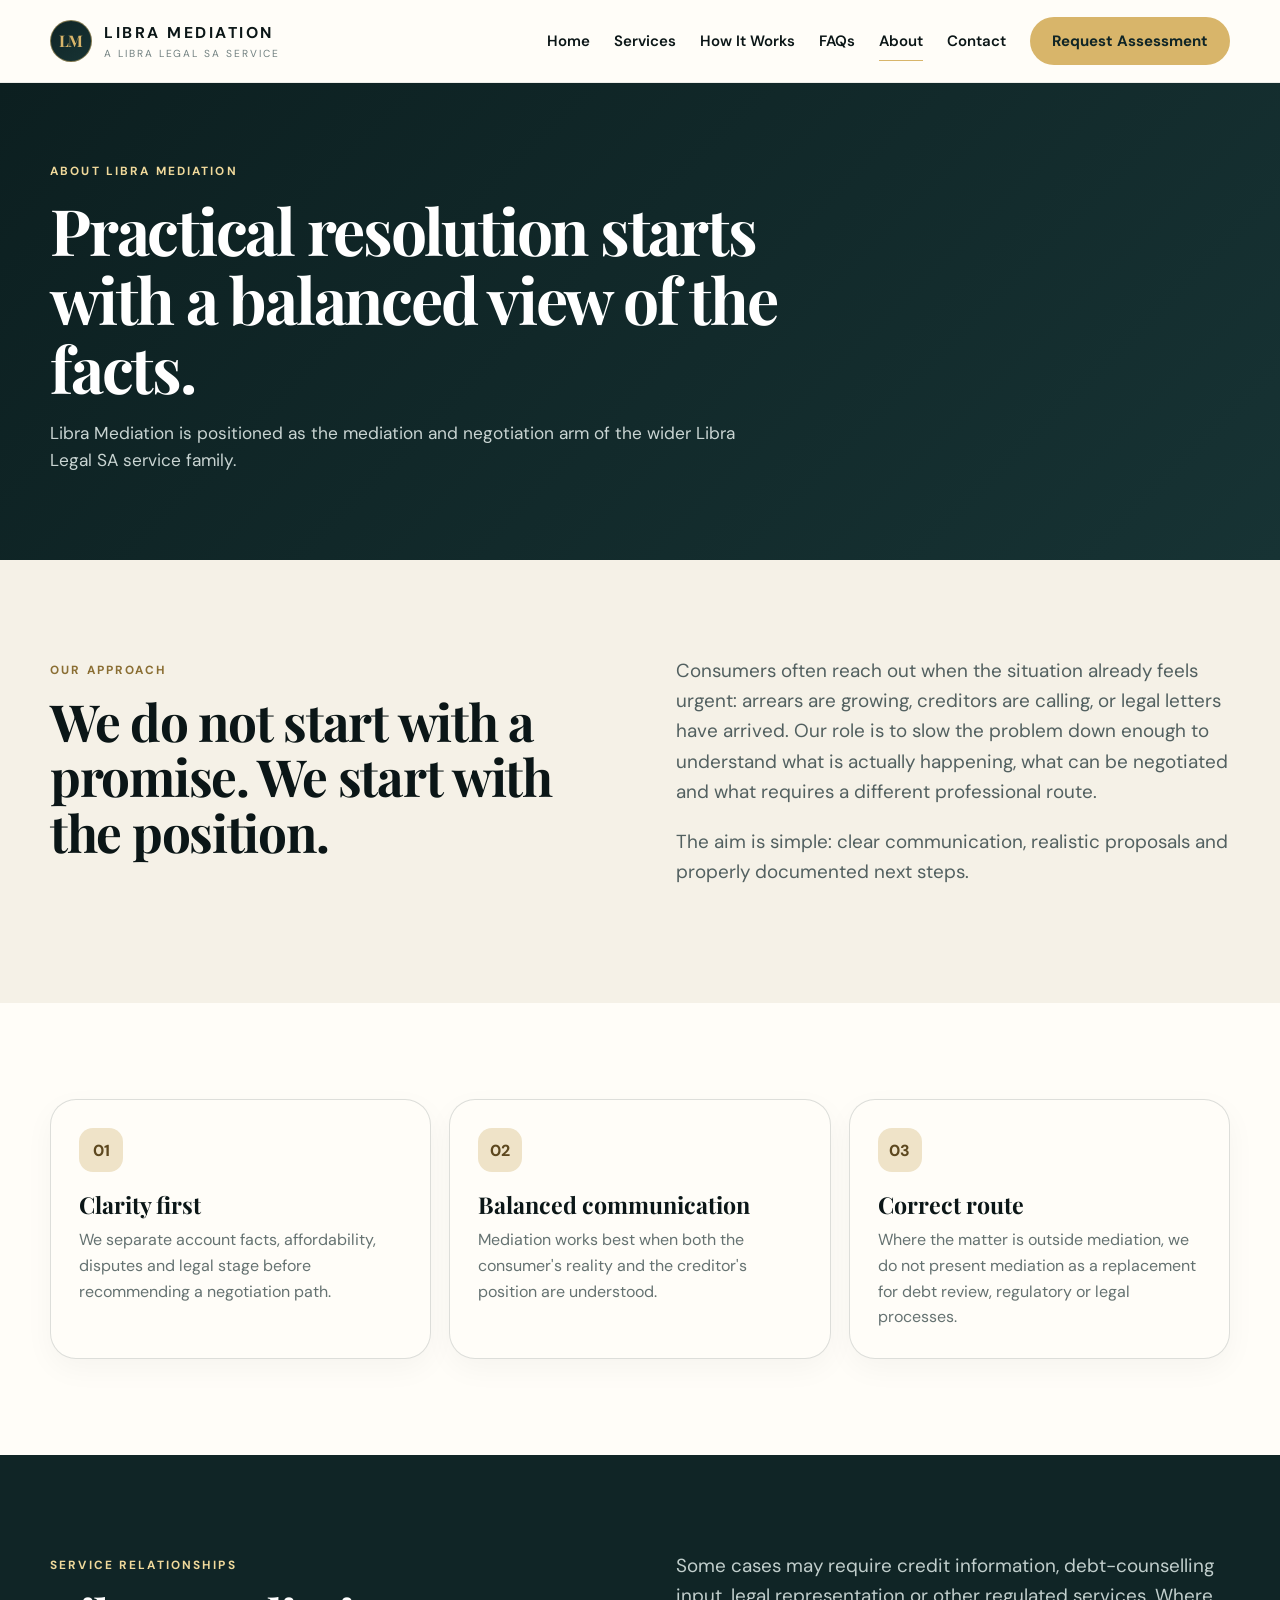
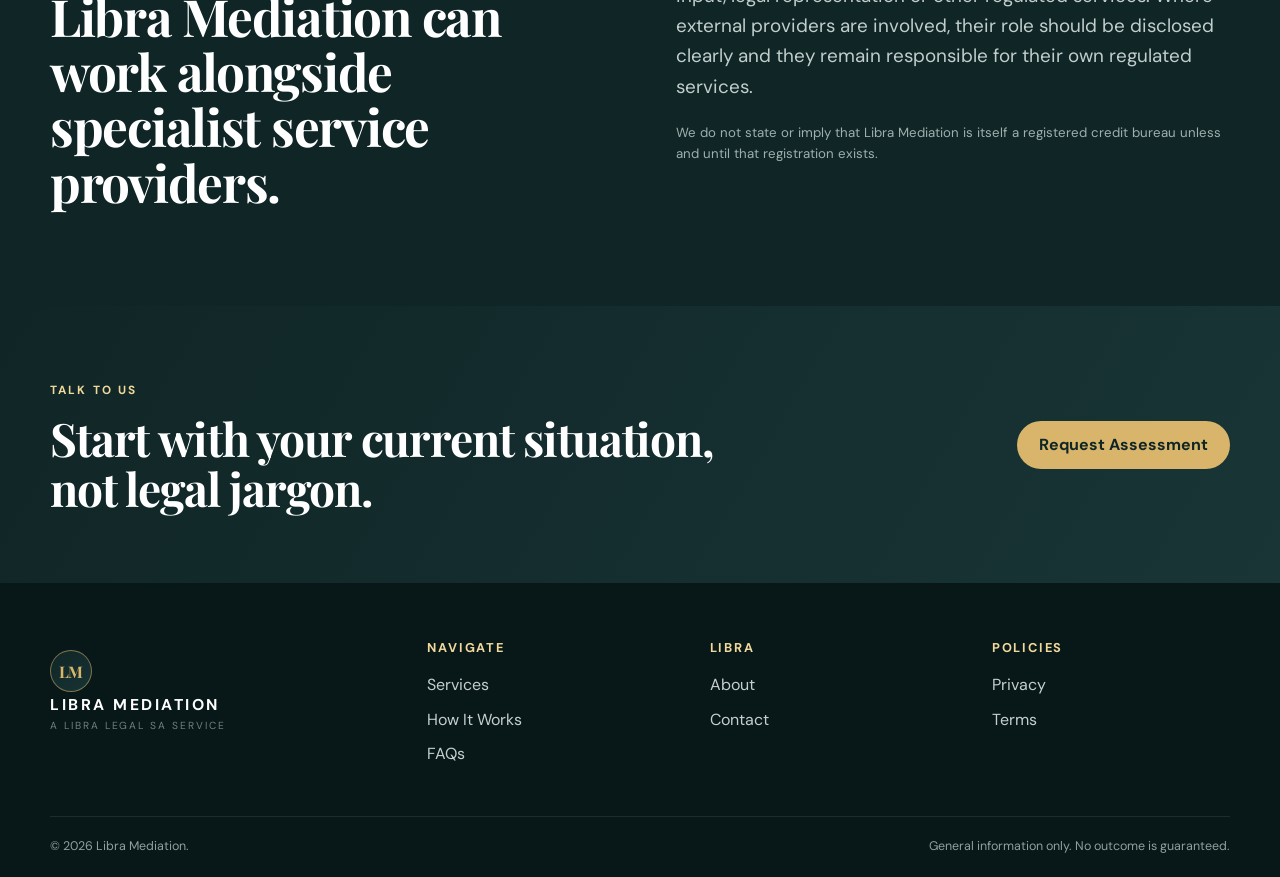
==== about.html @ 29552c83 "Create Libra Mediation about page" ====
<!doctype html><html lang="en"><head><meta charset="utf-8"><meta name="viewport" content="width=device-width,initial-scale=1"><title>About | Libra Mediation</title><meta name="description" content="About Libra Mediation, a Libra Legal SA service focused on structured debt mediation and creditor negotiation."><link rel="stylesheet" href="/assets/styles.css"></head><body>
<header class="site-header"><div class="shell nav-row"><a class="brand" href="/"><span class="brand-mark">LM</span><span class="brand-copy"><strong>LIBRA MEDIATION</strong><small>A LIBRA LEGAL SA SERVICE</small></span></a><button class="menu-button" aria-label="Toggle navigation" aria-expanded="false"><span></span><span></span><span></span></button><nav class="nav-links"><a href="/">Home</a><a href="/services">Services</a><a href="/how-it-works">How It Works</a><a href="/faq">FAQs</a><a class="active" href="/about">About</a><a href="/contact">Contact</a><a class="button button-gold" href="/contact">Request Assessment</a></nav></div></header>
<main><section class="page-hero"><div class="shell"><span class="eyebrow light">About Libra Mediation</span><h1>Practical resolution starts with a balanced view of the facts.</h1><p>Libra Mediation is positioned as the mediation and negotiation arm of the wider Libra Legal SA service family.</p></div></section>
<section class="section ivory"><div class="shell split"><div><span class="eyebrow">Our approach</span><h2>We do not start with a promise. We start with the position.</h2></div><div><p class="big-copy">Consumers often reach out when the situation already feels urgent: arrears are growing, creditors are calling, or legal letters have arrived. Our role is to slow the problem down enough to understand what is actually happening, what can be negotiated and what requires a different professional route.</p><p class="big-copy">The aim is simple: clear communication, realistic proposals and properly documented next steps.</p></div></div></section>
<section class="section"><div class="shell cards"><article class="card"><div class="icon">01</div><h3>Clarity first</h3><p>We separate account facts, affordability, disputes and legal stage before recommending a negotiation path.</p></article><article class="card"><div class="icon">02</div><h3>Balanced communication</h3><p>Mediation works best when both the consumer's reality and the creditor's position are understood.</p></article><article class="card"><div class="icon">03</div><h3>Correct route</h3><p>Where the matter is outside mediation, we do not present mediation as a replacement for debt review, regulatory or legal processes.</p></article></div></section>
<section class="section deep"><div class="shell split"><div><span class="eyebrow light">Service relationships</span><h2>Libra Mediation can work alongside specialist service providers.</h2></div><div><p class="big-copy" style="color:#c1cecc">Some cases may require credit information, debt-counselling input, legal representation or other regulated services. Where external providers are involved, their role should be disclosed clearly and they remain responsible for their own regulated services.</p><p class="small-note" style="color:#9eb0ad">We do not state or imply that Libra Mediation is itself a registered credit bureau unless and until that registration exists.</p></div></div></section>
<section class="cta-band"><div class="shell cta-grid"><div><span class="eyebrow light">Talk to us</span><h2>Start with your current situation, not legal jargon.</h2></div><div class="cta-actions"><a class="button button-gold" href="/contact">Request Assessment</a></div></div></section></main>
<footer class="site-footer"><div class="shell footer-grid"><div><a class="brand" href="/"><span class="brand-mark">LM</span><span class="brand-copy"><strong>LIBRA MEDIATION</strong><small>A LIBRA LEGAL SA SERVICE</small></span></a></div><div><h3>Navigate</h3><a href="/services">Services</a><a href="/how-it-works">How It Works</a><a href="/faq">FAQs</a></div><div><h3>Libra</h3><a href="/about">About</a><a href="/contact">Contact</a></div><div><h3>Policies</h3><a href="/privacy">Privacy</a><a href="/terms">Terms</a></div></div><div class="shell footer-bottom"><p>© <span data-year></span> Libra Mediation.</p><p>General information only. No outcome is guaranteed.</p></div></footer><script src="/assets/site.js"></script></body></html>
---- assets/styles.css ----
@import url('https://fonts.googleapis.com/css2?family=DM+Sans:wght@400;500;600;700&family=Playfair+Display:ital,wght@0,600;0,700;1,600&display=swap');

:root{
  --ink:#0b1617;--deep:#102526;--deep-2:#173334;--gold:#d8b56a;--gold-2:#f0d99b;
  --ivory:#f5f1e7;--paper:#fffdf8;--muted:#647273;--line:rgba(16,37,38,.14);
  --white:#fff;--shadow:0 24px 70px rgba(4,20,21,.14);--radius:26px;--radius-sm:16px;
}
*{box-sizing:border-box}html{scroll-behavior:smooth}body{margin:0;font-family:"DM Sans",Arial,sans-serif;color:var(--ink);background:var(--paper);line-height:1.6}
a{color:inherit;text-decoration:none}img,svg{max-width:100%}.shell{width:min(1180px,calc(100% - 42px));margin:auto}
.utility{background:#081718;color:#c9d3d1;font-size:.84rem}.utility .shell{display:flex;justify-content:space-between;gap:20px;padding:9px 0}
.site-header{position:sticky;top:0;z-index:50;background:rgba(255,253,248,.94);backdrop-filter:blur(14px);border-bottom:1px solid rgba(16,37,38,.08)}
.nav-row{min-height:82px;display:flex;align-items:center;justify-content:space-between;gap:24px}.brand{display:flex;align-items:center;gap:12px}
.brand-mark{width:42px;height:42px;border:1px solid rgba(216,181,106,.55);border-radius:50%;display:grid;place-items:center;background:linear-gradient(145deg,#102526,#173334);color:var(--gold);font-family:"Playfair Display",serif;font-weight:700;letter-spacing:-.06em}
.brand-copy strong{display:block;letter-spacing:.16em;font-size:.98rem}.brand-copy small{display:block;color:#718080;font-size:.64rem;letter-spacing:.19em;margin-top:1px}
.nav-links{display:flex;align-items:center;gap:24px;font-size:.94rem;font-weight:600}.nav-links a{position:relative}.nav-links>a:not(.button):after{content:"";position:absolute;left:0;bottom:-8px;width:0;height:1px;background:var(--gold);transition:.2s}.nav-links>a:hover:after,.nav-links>a.active:after{width:100%}
.menu-button{display:none;background:none;border:0;padding:9px}.menu-button span{display:block;width:24px;height:2px;background:var(--ink);margin:5px 0}
.button{display:inline-flex;align-items:center;justify-content:center;gap:8px;min-height:48px;padding:0 21px;border-radius:999px;font-weight:700;transition:.2s;border:1px solid transparent;cursor:pointer}
.button-gold{background:var(--gold);color:#102526}.button-gold:hover{background:var(--gold-2);transform:translateY(-1px)}.button-dark{background:var(--deep);color:white}.button-outline{border-color:rgba(255,255,255,.38);color:white}.button-outline:hover{background:white;color:var(--deep)}
.hero{position:relative;overflow:hidden;background:radial-gradient(circle at 80% 20%,rgba(216,181,106,.13),transparent 32%),linear-gradient(135deg,#0b1d1e,#173334 70%,#102526);color:white}
.hero:before{content:"";position:absolute;inset:auto -140px -220px auto;width:580px;height:580px;border:1px solid rgba(216,181,106,.14);border-radius:50%}.hero:after{content:"";position:absolute;right:80px;bottom:-150px;width:360px;height:360px;border:1px solid rgba(216,181,106,.1);border-radius:50%}
.hero-grid{position:relative;z-index:2;display:grid;grid-template-columns:1.15fr .85fr;gap:70px;align-items:center;padding:92px 0}.eyebrow{display:inline-block;text-transform:uppercase;letter-spacing:.18em;font-size:.74rem;font-weight:700;color:#8a6e33;margin-bottom:14px}.eyebrow.light{color:var(--gold-2)}
h1,h2,h3{font-family:"Playfair Display",Georgia,serif;line-height:1.08;margin:0}h1{font-size:clamp(3.1rem,6vw,6.2rem);letter-spacing:-.035em;max-width:760px}h1 em{color:var(--gold-2);font-weight:600}
h2{font-size:clamp(2.1rem,4vw,4rem);letter-spacing:-.025em}h3{font-size:1.45rem}.hero-lead{font-size:1.14rem;color:#d4dfdd;max-width:650px;margin:24px 0 32px}.hero-actions{display:flex;gap:13px;flex-wrap:wrap}
.trust-row{display:flex;flex-wrap:wrap;gap:12px 24px;margin-top:30px;color:#b9c7c5;font-size:.9rem}.trust-row span:before{content:"✓";color:var(--gold);margin-right:7px}
.hero-card{background:rgba(255,255,255,.06);border:1px solid rgba(255,255,255,.14);border-radius:32px;padding:32px;box-shadow:0 35px 90px rgba(0,0,0,.18);backdrop-filter:blur(14px)}
.hero-card .mini{font-size:.72rem;letter-spacing:.16em;color:var(--gold-2);font-weight:700}.hero-card h2{font-size:2.25rem;margin:10px 0 18px}.hero-card p{color:#ccd7d5}.path-list{display:grid;gap:11px;margin-top:25px}.path-item{display:flex;gap:14px;align-items:center;padding:14px 16px;border-radius:14px;background:rgba(255,255,255,.055)}.path-num{width:30px;height:30px;border-radius:50%;display:grid;place-items:center;background:var(--gold);color:var(--deep);font-weight:800;font-size:.78rem}
.signal-strip{background:#efe6d3;border-bottom:1px solid #e2d4b8}.signal-grid{display:grid;grid-template-columns:repeat(4,1fr)}.signal-grid>div{padding:25px 24px;border-right:1px solid rgba(16,37,38,.1)}.signal-grid>div:last-child{border-right:0}.signal-grid strong{display:block;font-family:"Playfair Display",serif;font-size:1.1rem}.signal-grid span{font-size:.86rem;color:#667371}
.section{padding:96px 0}.section.ivory{background:var(--ivory)}.section.deep{background:var(--deep);color:white}.section-head{max-width:780px;margin-bottom:48px}.section-head.center{text-align:center;margin:0 auto 50px}.section-head p{font-size:1.08rem;color:var(--muted);max-width:710px}.deep .section-head p{color:#bac9c7}
.split{display:grid;grid-template-columns:1fr 1fr;gap:72px;align-items:start}.big-copy{font-size:1.18rem;color:#526060;margin:0 0 20px}
.cards{display:grid;grid-template-columns:repeat(3,1fr);gap:18px}.card{background:var(--paper);border:1px solid var(--line);border-radius:var(--radius);padding:28px;box-shadow:0 10px 30px rgba(8,24,25,.04)}.card.dark-card{background:#173334;border-color:rgba(255,255,255,.1);color:white}.card .icon{width:44px;height:44px;border-radius:14px;background:#efe3c8;color:#5d481f;display:grid;place-items:center;font-weight:800;margin-bottom:20px}.card h3{margin-bottom:10px}.card p{color:#657271;margin:0}.dark-card p{color:#bdcac8}.card ul{padding-left:20px;margin-bottom:0;color:#657271}
.process-grid{display:grid;grid-template-columns:repeat(3,1fr);gap:16px}.process-step{padding:30px;border-radius:22px;background:#193536;border:1px solid rgba(255,255,255,.09)}.process-step .number{font-size:.78rem;letter-spacing:.16em;color:var(--gold-2);font-weight:800}.process-step h3{margin:16px 0 10px}.process-step p{color:#bdcac8;margin:0}
.notice{border-left:3px solid var(--gold);padding:22px 24px;background:#f6eddc;border-radius:0 14px 14px 0;color:#4f5d5c}.notice strong{color:var(--ink)}
.faq-list{display:grid;gap:12px}.faq-item{border:1px solid var(--line);border-radius:18px;background:white;overflow:hidden}.faq-item button{width:100%;display:flex;justify-content:space-between;gap:20px;text-align:left;background:none;border:0;padding:22px 24px;font:600 1rem "DM Sans";color:var(--ink);cursor:pointer}.faq-answer{padding:0 24px 22px;color:#61706f}.faq-symbol{color:#9b7938;font-size:1.15rem}
.cta-band{background:linear-gradient(120deg,#102526,#193536);color:white;padding:70px 0}.cta-grid{display:grid;grid-template-columns:1.25fr .75fr;align-items:center;gap:40px}.cta-grid h2{font-size:clamp(2rem,3.6vw,3.8rem)}.cta-grid p{color:#c0cdcb}.cta-actions{display:flex;justify-content:flex-end;gap:12px;flex-wrap:wrap}
.page-hero{background:linear-gradient(135deg,#0c1f20,#173334);color:white;padding:74px 0 68px}.page-hero h1{font-size:clamp(2.6rem,5vw,4.8rem)}.page-hero p{max-width:720px;color:#c9d4d2;font-size:1.08rem}
.detail-grid{display:grid;grid-template-columns:1fr 1fr;gap:24px}.detail-panel{padding:32px;border-radius:24px;background:white;border:1px solid var(--line)}.detail-panel h3{margin-bottom:12px}.detail-panel p,.detail-panel li{color:#60706f}
.contact-grid{display:grid;grid-template-columns:.9fr 1.1fr;gap:30px}.contact-card{background:white;border:1px solid var(--line);border-radius:26px;padding:30px}.contact-list{display:grid;gap:12px;margin-top:22px}.contact-row{display:flex;justify-content:space-between;gap:20px;padding:15px 0;border-bottom:1px solid var(--line)}.contact-row:last-child{border-bottom:0}.contact-row span:first-child{font-weight:700}.tba{display:inline-flex;padding:4px 10px;border-radius:999px;background:#efe8d9;color:#80652d;font-size:.78rem;font-weight:800;letter-spacing:.06em}
.legal-copy{max-width:860px}.legal-copy h2{font-size:2rem;margin:38px 0 12px}.legal-copy h3{margin:24px 0 8px}.legal-copy p,.legal-copy li{color:#536261}.legal-copy ul{padding-left:20px}
.site-footer{background:#081718;color:#c5d0ce;padding:58px 0 20px}.footer-grid{display:grid;grid-template-columns:1.4fr repeat(3,1fr);gap:44px}.site-footer .brand-copy strong{color:white}.site-footer h3{font-family:"DM Sans";font-size:.8rem;text-transform:uppercase;letter-spacing:.14em;color:var(--gold-2);margin-bottom:17px}.site-footer a{display:block;margin:9px 0;color:#c5d0ce}.site-footer a:hover{color:white}.footer-intro{max-width:340px;font-size:.9rem}.footer-bottom{border-top:1px solid rgba(255,255,255,.09);margin-top:40px;padding-top:20px;display:flex;justify-content:space-between;gap:30px;font-size:.78rem;color:#8fa09e}.footer-bottom p{margin:0;max-width:760px}
.float-actions{position:fixed;right:18px;bottom:18px;z-index:60;display:flex;flex-direction:column;gap:10px}.float-action{width:54px;height:54px;border-radius:50%;display:grid;place-items:center;box-shadow:0 10px 30px rgba(0,0,0,.22);transition:.2s}.float-action:hover{transform:translateY(-2px)}.float-action.whatsapp{background:#25D366;color:white}.float-action.call{background:var(--gold);color:var(--deep)}.float-action svg{width:24px;height:24px}
.small-note{font-size:.83rem;color:#73807f}.pill{display:inline-flex;align-items:center;gap:7px;padding:7px 11px;border-radius:999px;background:#efe5cf;color:#745b2a;font-size:.8rem;font-weight:700}
@media(max-width:980px){.nav-links{position:absolute;left:0;right:0;top:82px;background:var(--paper);padding:20px 22px 26px;display:none;flex-direction:column;align-items:stretch;border-bottom:1px solid var(--line);box-shadow:0 20px 40px rgba(0,0,0,.08)}.nav-links.open{display:flex}.nav-links .button{margin-top:4px}.menu-button{display:block}.utility{display:none}.hero-grid,.split,.cta-grid,.contact-grid{grid-template-columns:1fr}.hero-grid{gap:45px;padding:74px 0}.cards,.process-grid{grid-template-columns:1fr 1fr}.cta-actions{justify-content:flex-start}.footer-grid{grid-template-columns:1fr 1fr}.signal-grid{grid-template-columns:1fr 1fr}.signal-grid>div:nth-child(2){border-right:0}.signal-grid>div:nth-child(-n+2){border-bottom:1px solid rgba(16,37,38,.1)}}
@media(max-width:640px){.shell{width:min(100% - 30px,1180px)}.nav-row{min-height:74px}.nav-links{top:74px}.hero-grid{padding:60px 0}.hero-card{padding:24px}h1{font-size:clamp(2.7rem,13vw,4.2rem)}.section{padding:72px 0}.cards,.process-grid,.detail-grid,.footer-grid{grid-template-columns:1fr}.signal-grid{grid-template-columns:1fr}.signal-grid>div{border-right:0;border-bottom:1px solid rgba(16,37,38,.1)!important}.signal-grid>div:last-child{border-bottom:0!important}.footer-bottom{flex-direction:column}.float-actions{right:13px;bottom:13px}.float-action{width:50px;height:50px}}
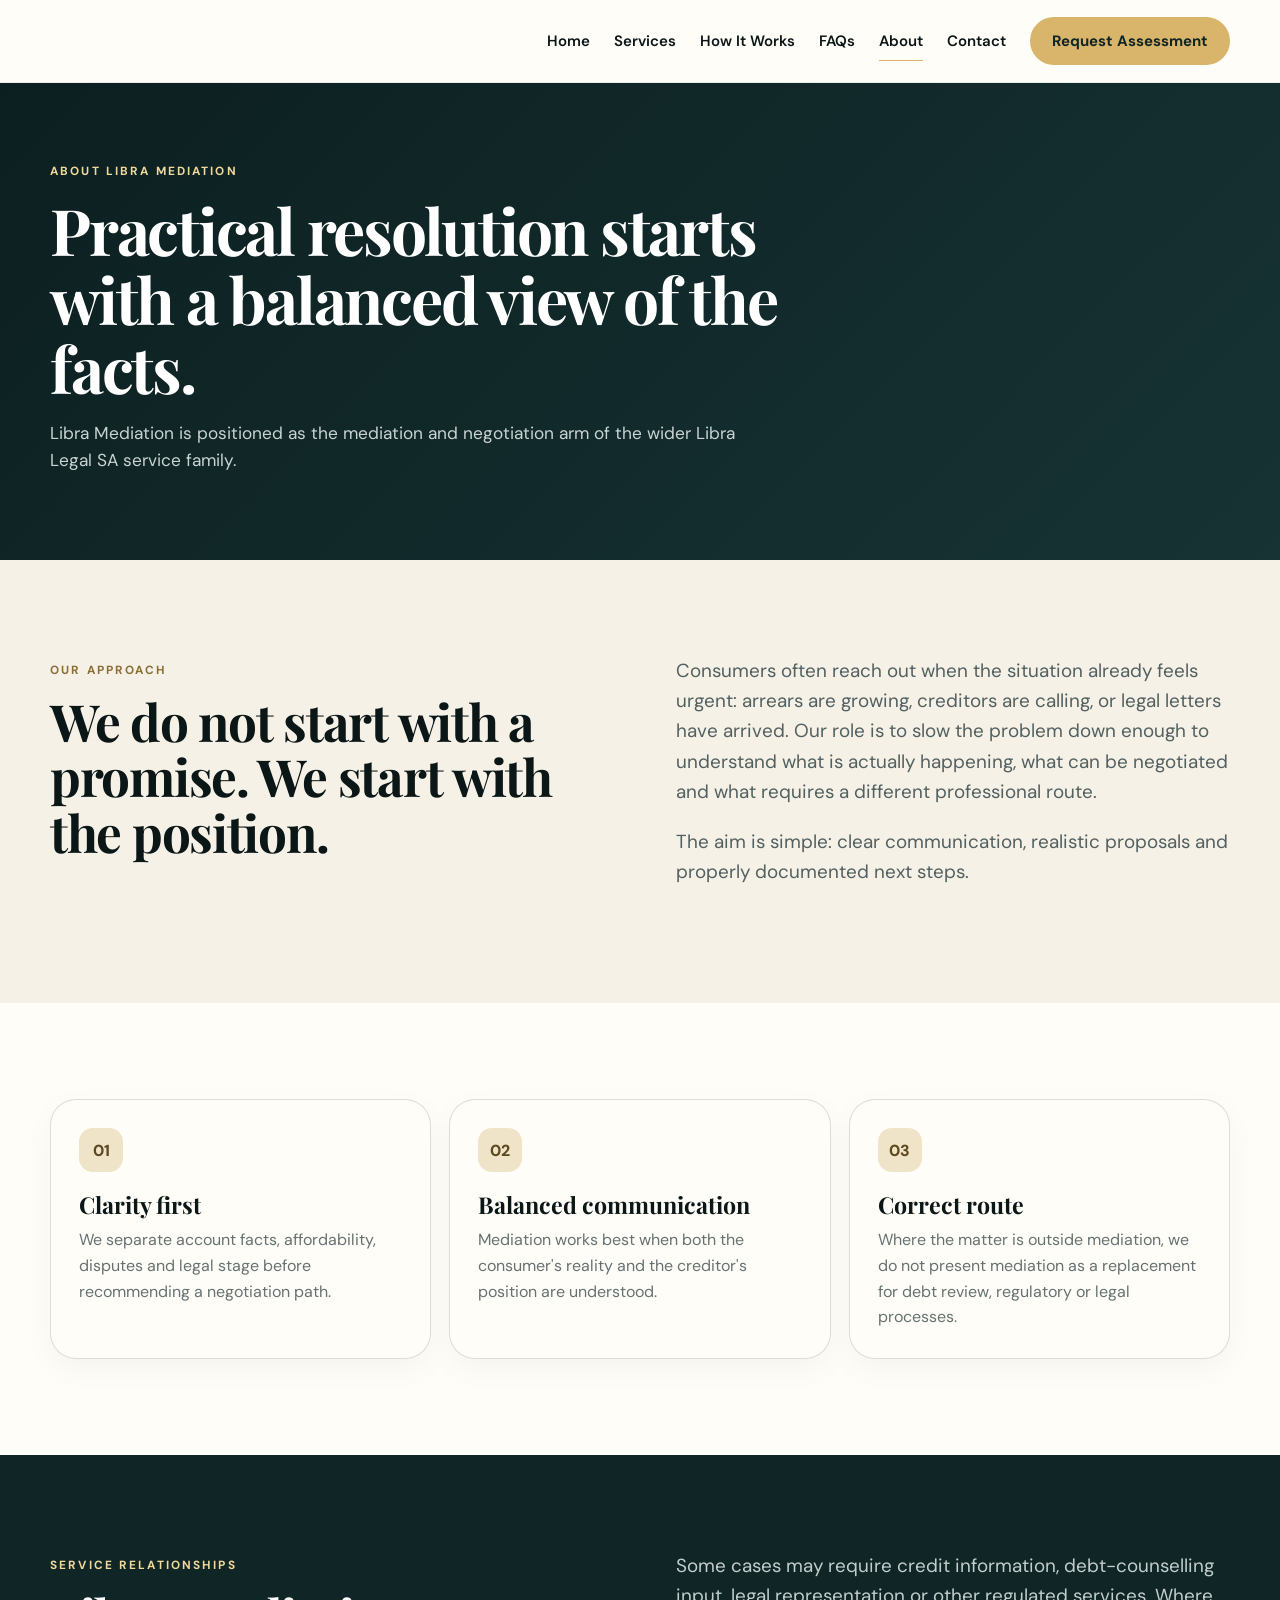
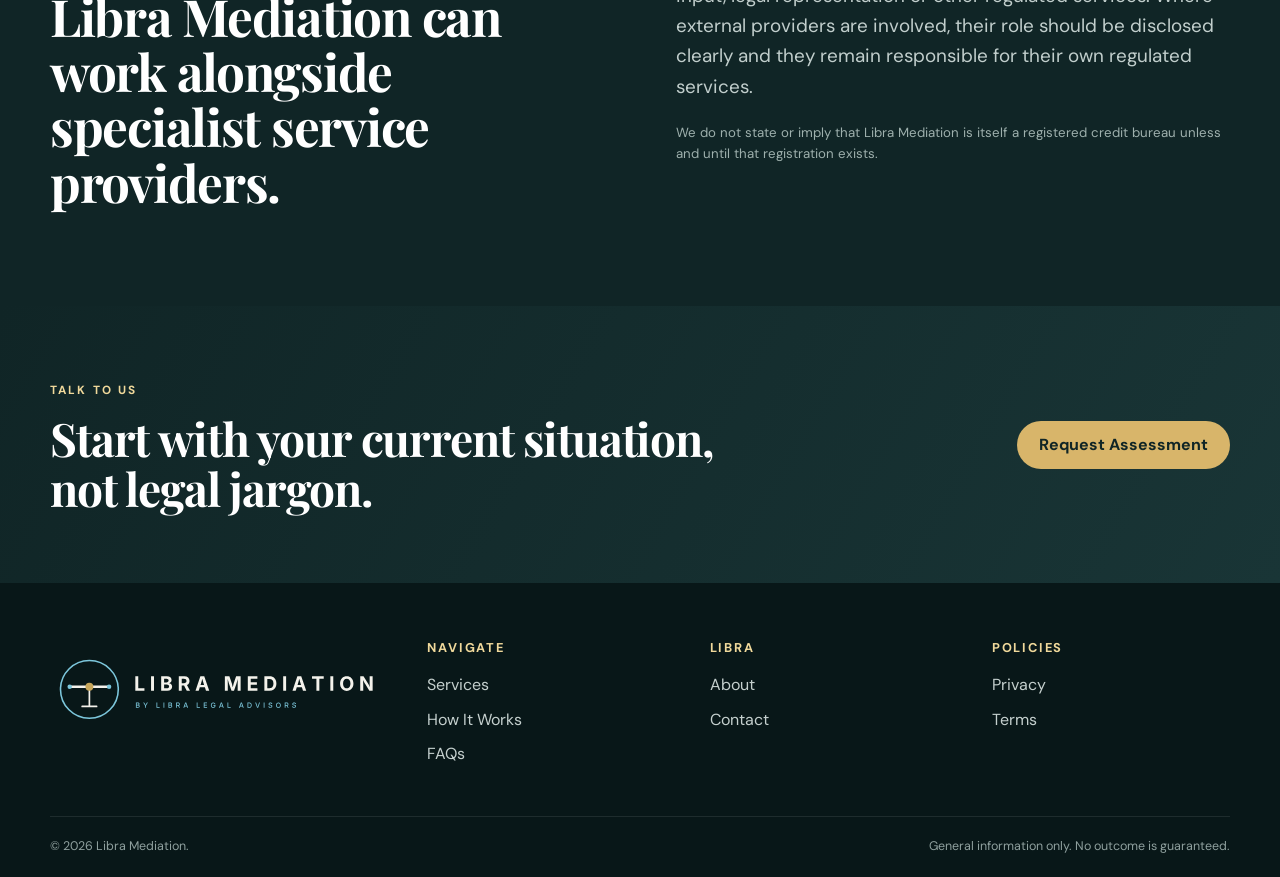
==== commit 92bb8f4a: "Added files for update" ====
--- a/about.html
+++ b/about.html
@@ -1,8 +1,8 @@
-<!doctype html><html lang="en"><head><meta charset="utf-8"><meta name="viewport" content="width=device-width,initial-scale=1"><title>About | Libra Mediation</title><meta name="description" content="About Libra Mediation, a Libra Legal SA service focused on structured debt mediation and creditor negotiation."><link rel="stylesheet" href="/assets/styles.css"></head><body>
-<header class="site-header"><div class="shell nav-row"><a class="brand" href="/"><span class="brand-mark">LM</span><span class="brand-copy"><strong>LIBRA MEDIATION</strong><small>A LIBRA LEGAL SA SERVICE</small></span></a><button class="menu-button" aria-label="Toggle navigation" aria-expanded="false"><span></span><span></span><span></span></button><nav class="nav-links"><a href="/">Home</a><a href="/services">Services</a><a href="/how-it-works">How It Works</a><a href="/faq">FAQs</a><a class="active" href="/about">About</a><a href="/contact">Contact</a><a class="button button-gold" href="/contact">Request Assessment</a></nav></div></header>
+<!doctype html><html lang="en"><head><meta charset="utf-8"><meta name="viewport" content="width=device-width,initial-scale=1"><title>About | Libra Mediation</title><meta name="description" content="About Libra Mediation, a Libra Legal SA service focused on structured debt mediation and creditor negotiation."><link rel="stylesheet" href="/assets/styles.css"><link rel="icon" href="/favicon.svg" type="image/svg+xml"><link rel="icon" href="/favicon.ico" sizes="any"><link rel="apple-touch-icon" href="/apple-touch-icon.png"><meta name="theme-color" content="#081a22"><meta property="og:site_name" content="Libra Mediation"><meta property="og:type" content="website"><meta property="og:image" content="https://mediation.libralegalsa.co.za/og-image.png"><meta name="twitter:card" content="summary_large_image"><link rel="preconnect" href="https://fonts.googleapis.com"><link rel="preconnect" href="https://fonts.gstatic.com" crossorigin><link href="https://fonts.googleapis.com/css2?family=Inter:wght@400;500;600;700;800&display=swap" rel="stylesheet"></head><body>
+<header class="site-header"><div class="shell nav-row"><a class="brand" href="/"><svg class="brand-logo" role="img" aria-label="Libra Mediation" xmlns="http://www.w3.org/2000/svg" viewBox="0 0 508 120"><g transform="translate(60,60) scale(1)"><circle r="44" fill="none" stroke="#2a7f95" stroke-width="2.4"/><line x1="-30" y1="-4" x2="30" y2="-4" stroke="#081a22" stroke-width="4" stroke-linecap="round"/><line x1="0" y1="-4" x2="0" y2="26" stroke="#081a22" stroke-width="2.6"/><line x1="-11" y1="26" x2="11" y2="26" stroke="#081a22" stroke-width="2.6" stroke-linecap="round"/><circle cy="-4" r="6" fill="#c7a65a"/><circle cx="-30" cy="-4" r="3.4" fill="#2a7f95"/><circle cx="30" cy="-4" r="3.4" fill="#2a7f95"/></g><path d="M129.9775390625 71.0H143.8642578125V67.2939453125H134.4453125V49.173828125H129.9775390625ZM158.408203125 49.173828125H153.9404296875V71.0H158.408203125ZM169.36328125 71.0H178.5771484375C183.4990234375 71.0 186.0771484375 68.4365234375 186.0771484375 64.9794921875C186.0771484375 61.7421875 183.7626953125 59.80859375 181.3017578125 59.69140625V59.4716796875C183.54296875 58.9736328125 185.2275390625 57.376953125 185.2275390625 54.7841796875C185.2275390625 51.517578125 182.810546875 49.173828125 178.0205078125 49.173828125H169.36328125ZM173.8310546875 67.3232421875V61.4052734375H177.8154296875C180.056640625 61.4052734375 181.4775390625 62.7236328125 181.4775390625 64.5546875C181.4775390625 66.2099609375 180.3203125 67.3232421875 177.6982421875 67.3232421875ZM173.8310546875 58.34375V52.8212890625H177.44921875C179.5439453125 52.8212890625 180.701171875 53.9052734375 180.701171875 55.501953125C180.701171875 57.259765625 179.2802734375 58.34375 177.361328125 58.34375ZM196.2119140625 71.0H200.6796875V63.20703125H204.1953125L208.35546875 71.0H213.306640625L208.6630859375 62.4892578125C211.1533203125 61.419921875 212.5302734375 59.2666015625 212.5302734375 56.2783203125C212.5302734375 51.986328125 209.6884765625 49.173828125 204.72265625 49.173828125H196.2119140625ZM200.6796875 59.5888671875V52.865234375H203.8876953125C206.626953125 52.865234375 207.916015625 54.0810546875 207.916015625 56.2783203125C207.916015625 58.4609375 206.626953125 59.5888671875 203.90234375 59.5888671875ZM221.654296875 71.0H226.5908203125L228.216796875 65.931640625H235.9658203125L237.650390625 71.0H242.6162109375L234.9697265625 49.173828125H229.1103515625ZM229.330078125 62.4306640625 229.9599609375 60.4677734375C230.619140625 58.2705078125 231.263671875 55.677734375 231.99609375 52.6748046875C232.7578125 55.6484375 233.4462890625 58.2265625 234.1494140625 60.4677734375L234.80859375 62.4306640625ZM266.416015625 71.0H270.8544921875V60.7021484375C270.8544921875 59.0615234375 270.7373046875 55.853515625 270.693359375 53.2021484375C271.4697265625 56.1318359375 272.3486328125 59.193359375 272.861328125 60.7021484375L276.5380859375 71.0H280.302734375L283.9208984375 60.7021484375C284.43359375 59.1494140625 285.3564453125 55.970703125 286.0888671875 53.0263671875C286.044921875 55.7802734375 285.927734375 59.0615234375 285.927734375 60.7021484375V71.0H290.4248046875V49.173828125H283.5400390625L280.0537109375 59.193359375C279.6142578125 60.5849609375 278.9404296875 63.5 278.4423828125 65.8583984375C277.9296875 63.4853515625 277.255859375 60.5703125 276.81640625 59.193359375L273.271484375 49.173828125H266.416015625ZM301.365234375 71.0H315.9990234375V67.2939453125H305.8330078125V61.80078125H315.2080078125V58.1533203125H305.8330078125V52.8798828125H315.9697265625V49.173828125H301.365234375ZM334.263671875 71.0C340.8994140625 71.0 344.8984375 66.8984375 344.8984375 60.072265625C344.8984375 53.275390625 340.8994140625 49.173828125 334.3369140625 49.173828125H326.587890625V71.0ZM331.0556640625 67.1474609375V53.0263671875H334.0732421875C338.248046875 53.0263671875 340.4453125 55.1943359375 340.4453125 60.072265625C340.4453125 64.9794921875 338.248046875 67.1474609375 334.0439453125 67.1474609375ZM359.720703125 49.173828125H355.2529296875V71.0H359.720703125ZM369.416015625 71.0H374.3525390625L375.978515625 65.931640625H383.7275390625L385.412109375 71.0H390.3779296875L382.7314453125 49.173828125H376.8720703125ZM377.091796875 62.4306640625 377.7216796875 60.4677734375C378.380859375 58.2705078125 379.025390625 55.677734375 379.7578125 52.6748046875C380.51953125 55.6484375 381.2080078125 58.2265625 381.9111328125 60.4677734375L382.5703125 62.4306640625ZM399.1943359375 52.8798828125H405.8740234375V71.0H410.3564453125V52.8798828125H417.021484375V49.173828125H399.1943359375ZM431.5654296875 49.173828125H427.09765625V71.0H431.5654296875ZM452.1005859375 71.29296875C457.88671875 71.29296875 462.28125 67.2060546875 462.28125 60.1015625C462.28125 52.9677734375 457.88671875 48.880859375 452.1005859375 48.880859375C446.314453125 48.880859375 441.919921875 52.9677734375 441.919921875 60.1015625C441.919921875 67.19140625 446.314453125 71.29296875 452.1005859375 71.29296875ZM452.1005859375 67.3232421875C448.716796875 67.3232421875 446.4609375 64.7744140625 446.4609375 60.1015625C446.4609375 55.4140625 448.716796875 52.8505859375 452.1005859375 52.8505859375C455.484375 52.8505859375 457.740234375 55.3994140625 457.740234375 60.1015625C457.740234375 64.7744140625 455.484375 67.3232421875 452.1005859375 67.3232421875ZM472.6357421875 71.0H477.2060546875V60.9658203125C477.2060546875 59.6767578125 477.07421875 57.3330078125 476.9130859375 54.6962890625C478.2607421875 57.4208984375 479.06640625 59.017578125 480.2822265625 60.98046875L486.5517578125 71.0H491.546875V49.173828125H486.9765625V59.6474609375C486.9765625 61.0830078125 487.09375 63.4267578125 487.2548828125 65.5654296875C486.302734375 63.294921875 485.3798828125 61.6396484375 484.515625 60.21875L477.6162109375 49.173828125H472.6357421875Z" fill="#081a22"/></svg></a><button class="menu-button" aria-label="Toggle navigation" aria-expanded="false"><span></span><span></span><span></span></button><nav class="nav-links"><a href="/">Home</a><a href="/services">Services</a><a href="/how-it-works">How It Works</a><a href="/faq">FAQs</a><a class="active" href="/about">About</a><a href="/contact">Contact</a><a class="button button-gold" href="/contact">Request Assessment</a></nav></div></header>
 <main><section class="page-hero"><div class="shell"><span class="eyebrow light">About Libra Mediation</span><h1>Practical resolution starts with a balanced view of the facts.</h1><p>Libra Mediation is positioned as the mediation and negotiation arm of the wider Libra Legal SA service family.</p></div></section>
 <section class="section ivory"><div class="shell split"><div><span class="eyebrow">Our approach</span><h2>We do not start with a promise. We start with the position.</h2></div><div><p class="big-copy">Consumers often reach out when the situation already feels urgent: arrears are growing, creditors are calling, or legal letters have arrived. Our role is to slow the problem down enough to understand what is actually happening, what can be negotiated and what requires a different professional route.</p><p class="big-copy">The aim is simple: clear communication, realistic proposals and properly documented next steps.</p></div></div></section>
 <section class="section"><div class="shell cards"><article class="card"><div class="icon">01</div><h3>Clarity first</h3><p>We separate account facts, affordability, disputes and legal stage before recommending a negotiation path.</p></article><article class="card"><div class="icon">02</div><h3>Balanced communication</h3><p>Mediation works best when both the consumer's reality and the creditor's position are understood.</p></article><article class="card"><div class="icon">03</div><h3>Correct route</h3><p>Where the matter is outside mediation, we do not present mediation as a replacement for debt review, regulatory or legal processes.</p></article></div></section>
 <section class="section deep"><div class="shell split"><div><span class="eyebrow light">Service relationships</span><h2>Libra Mediation can work alongside specialist service providers.</h2></div><div><p class="big-copy" style="color:#c1cecc">Some cases may require credit information, debt-counselling input, legal representation or other regulated services. Where external providers are involved, their role should be disclosed clearly and they remain responsible for their own regulated services.</p><p class="small-note" style="color:#9eb0ad">We do not state or imply that Libra Mediation is itself a registered credit bureau unless and until that registration exists.</p></div></div></section>
 <section class="cta-band"><div class="shell cta-grid"><div><span class="eyebrow light">Talk to us</span><h2>Start with your current situation, not legal jargon.</h2></div><div class="cta-actions"><a class="button button-gold" href="/contact">Request Assessment</a></div></div></section></main>
-<footer class="site-footer"><div class="shell footer-grid"><div><a class="brand" href="/"><span class="brand-mark">LM</span><span class="brand-copy"><strong>LIBRA MEDIATION</strong><small>A LIBRA LEGAL SA SERVICE</small></span></a></div><div><h3>Navigate</h3><a href="/services">Services</a><a href="/how-it-works">How It Works</a><a href="/faq">FAQs</a></div><div><h3>Libra</h3><a href="/about">About</a><a href="/contact">Contact</a></div><div><h3>Policies</h3><a href="/privacy">Privacy</a><a href="/terms">Terms</a></div></div><div class="shell footer-bottom"><p>© <span data-year></span> Libra Mediation.</p><p>General information only. No outcome is guaranteed.</p></div></footer><script src="/assets/site.js"></script></body></html>+<footer class="site-footer"><div class="shell footer-grid"><div><a class="brand" href="/"><svg class="brand-logo brand-logo-endorsed" role="img" aria-label="Libra Mediation by libra legal advisors" xmlns="http://www.w3.org/2000/svg" viewBox="0 0 508 120"><g transform="translate(60,60) scale(1)"><circle r="44" fill="none" stroke="#7cc6db" stroke-width="2.4"/><line x1="-30" y1="-4" x2="30" y2="-4" stroke="#f4f2eb" stroke-width="4" stroke-linecap="round"/><line x1="0" y1="-4" x2="0" y2="26" stroke="#f4f2eb" stroke-width="2.6"/><line x1="-11" y1="26" x2="11" y2="26" stroke="#f4f2eb" stroke-width="2.6" stroke-linecap="round"/><circle cy="-4" r="6" fill="#c7a65a"/><circle cx="-30" cy="-4" r="3.4" fill="#7cc6db"/><circle cx="30" cy="-4" r="3.4" fill="#7cc6db"/></g><path d="M129.9775390625 62.0H143.8642578125V58.2939453125H134.4453125V40.173828125H129.9775390625ZM158.408203125 40.173828125H153.9404296875V62.0H158.408203125ZM169.36328125 62.0H178.5771484375C183.4990234375 62.0 186.0771484375 59.4365234375 186.0771484375 55.9794921875C186.0771484375 52.7421875 183.7626953125 50.80859375 181.3017578125 50.69140625V50.4716796875C183.54296875 49.9736328125 185.2275390625 48.376953125 185.2275390625 45.7841796875C185.2275390625 42.517578125 182.810546875 40.173828125 178.0205078125 40.173828125H169.36328125ZM173.8310546875 58.3232421875V52.4052734375H177.8154296875C180.056640625 52.4052734375 181.4775390625 53.7236328125 181.4775390625 55.5546875C181.4775390625 57.2099609375 180.3203125 58.3232421875 177.6982421875 58.3232421875ZM173.8310546875 49.34375V43.8212890625H177.44921875C179.5439453125 43.8212890625 180.701171875 44.9052734375 180.701171875 46.501953125C180.701171875 48.259765625 179.2802734375 49.34375 177.361328125 49.34375ZM196.2119140625 62.0H200.6796875V54.20703125H204.1953125L208.35546875 62.0H213.306640625L208.6630859375 53.4892578125C211.1533203125 52.419921875 212.5302734375 50.2666015625 212.5302734375 47.2783203125C212.5302734375 42.986328125 209.6884765625 40.173828125 204.72265625 40.173828125H196.2119140625ZM200.6796875 50.5888671875V43.865234375H203.8876953125C206.626953125 43.865234375 207.916015625 45.0810546875 207.916015625 47.2783203125C207.916015625 49.4609375 206.626953125 50.5888671875 203.90234375 50.5888671875ZM221.654296875 62.0H226.5908203125L228.216796875 56.931640625H235.9658203125L237.650390625 62.0H242.6162109375L234.9697265625 40.173828125H229.1103515625ZM229.330078125 53.4306640625 229.9599609375 51.4677734375C230.619140625 49.2705078125 231.263671875 46.677734375 231.99609375 43.6748046875C232.7578125 46.6484375 233.4462890625 49.2265625 234.1494140625 51.4677734375L234.80859375 53.4306640625ZM266.416015625 62.0H270.8544921875V51.7021484375C270.8544921875 50.0615234375 270.7373046875 46.853515625 270.693359375 44.2021484375C271.4697265625 47.1318359375 272.3486328125 50.193359375 272.861328125 51.7021484375L276.5380859375 62.0H280.302734375L283.9208984375 51.7021484375C284.43359375 50.1494140625 285.3564453125 46.970703125 286.0888671875 44.0263671875C286.044921875 46.7802734375 285.927734375 50.0615234375 285.927734375 51.7021484375V62.0H290.4248046875V40.173828125H283.5400390625L280.0537109375 50.193359375C279.6142578125 51.5849609375 278.9404296875 54.5 278.4423828125 56.8583984375C277.9296875 54.4853515625 277.255859375 51.5703125 276.81640625 50.193359375L273.271484375 40.173828125H266.416015625ZM301.365234375 62.0H315.9990234375V58.2939453125H305.8330078125V52.80078125H315.2080078125V49.1533203125H305.8330078125V43.8798828125H315.9697265625V40.173828125H301.365234375ZM334.263671875 62.0C340.8994140625 62.0 344.8984375 57.8984375 344.8984375 51.072265625C344.8984375 44.275390625 340.8994140625 40.173828125 334.3369140625 40.173828125H326.587890625V62.0ZM331.0556640625 58.1474609375V44.0263671875H334.0732421875C338.248046875 44.0263671875 340.4453125 46.1943359375 340.4453125 51.072265625C340.4453125 55.9794921875 338.248046875 58.1474609375 334.0439453125 58.1474609375ZM359.720703125 40.173828125H355.2529296875V62.0H359.720703125ZM369.416015625 62.0H374.3525390625L375.978515625 56.931640625H383.7275390625L385.412109375 62.0H390.3779296875L382.7314453125 40.173828125H376.8720703125ZM377.091796875 53.4306640625 377.7216796875 51.4677734375C378.380859375 49.2705078125 379.025390625 46.677734375 379.7578125 43.6748046875C380.51953125 46.6484375 381.2080078125 49.2265625 381.9111328125 51.4677734375L382.5703125 53.4306640625ZM399.1943359375 43.8798828125H405.8740234375V62.0H410.3564453125V43.8798828125H417.021484375V40.173828125H399.1943359375ZM431.5654296875 40.173828125H427.09765625V62.0H431.5654296875ZM452.1005859375 62.29296875C457.88671875 62.29296875 462.28125 58.2060546875 462.28125 51.1015625C462.28125 43.9677734375 457.88671875 39.880859375 452.1005859375 39.880859375C446.314453125 39.880859375 441.919921875 43.9677734375 441.919921875 51.1015625C441.919921875 58.19140625 446.314453125 62.29296875 452.1005859375 62.29296875ZM452.1005859375 58.3232421875C448.716796875 58.3232421875 446.4609375 55.7744140625 446.4609375 51.1015625C446.4609375 46.4140625 448.716796875 43.8505859375 452.1005859375 43.8505859375C455.484375 43.8505859375 457.740234375 46.3994140625 457.740234375 51.1015625C457.740234375 55.7744140625 455.484375 58.3232421875 452.1005859375 58.3232421875ZM472.6357421875 62.0H477.2060546875V51.9658203125C477.2060546875 50.6767578125 477.07421875 48.3330078125 476.9130859375 45.6962890625C478.2607421875 48.4208984375 479.06640625 50.017578125 480.2822265625 51.98046875L486.5517578125 62.0H491.546875V40.173828125H486.9765625V50.6474609375C486.9765625 52.0830078125 487.09375 54.4267578125 487.2548828125 56.5654296875C486.302734375 54.294921875 485.3798828125 52.6396484375 484.515625 51.21875L477.6162109375 40.173828125H472.6357421875Z" fill="#f4f2eb"/><path d="M130.88623046875 88.0H133.9638671875C135.822265625 88.0 136.66552734375 87.07080078125 136.66552734375 85.8408203125C136.66552734375 84.61083984375 135.80078125 83.91259765625 135.00048828125 83.86962890625V83.7890625C135.74169921875 83.6064453125 136.35400390625 83.09619140625 136.35400390625 82.09716796875C136.35400390625 80.91552734375 135.5322265625 79.9970703125 133.8349609375 79.9970703125H130.88623046875ZM132.11083984375 86.947265625V84.40673828125H133.888671875C134.8447265625 84.40673828125 135.45166015625 85.0244140625 135.45166015625 85.78173828125C135.45166015625 86.44775390625 134.98974609375 86.947265625 133.84033203125 86.947265625ZM132.11083984375 83.46142578125V81.04443359375H133.7490234375C134.69970703125 81.04443359375 135.15087890625 81.5439453125 135.15087890625 82.19921875C135.15087890625 82.96728515625 134.52783203125 83.46142578125 133.716796875 83.46142578125ZM144.94677734375 88.0H146.17138671875V84.81494140625L149.109375 79.9970703125H147.68603515625L146.1982421875 82.54833984375C145.9619140625 82.951171875 145.7685546875 83.31103515625 145.56982421875 83.79443359375C145.37109375 83.32177734375 145.177734375 82.96728515625 144.9306640625 82.54833984375L143.4267578125 79.9970703125H141.998046875L144.94677734375 84.81494140625ZM162.2021484375 88.0H167.05224609375V86.947265625H163.4267578125V79.9970703125H162.2021484375ZM174.146484375 79.9970703125H172.921875V88.0H174.146484375ZM180.4189453125 88.0H183.49658203125C185.35498046875 88.0 186.1982421875 87.07080078125 186.1982421875 85.8408203125C186.1982421875 84.61083984375 185.33349609375 83.91259765625 184.533203125 83.86962890625V83.7890625C185.2744140625 83.6064453125 185.88671875 83.09619140625 185.88671875 82.09716796875C185.88671875 80.91552734375 185.06494140625 79.9970703125 183.36767578125 79.9970703125H180.4189453125ZM181.6435546875 86.947265625V84.40673828125H183.42138671875C184.37744140625 84.40673828125 184.984375 85.0244140625 184.984375 85.78173828125C184.984375 86.44775390625 184.5224609375 86.947265625 183.373046875 86.947265625ZM181.6435546875 83.46142578125V81.04443359375H183.28173828125C184.232421875 81.04443359375 184.68359375 81.5439453125 184.68359375 82.19921875C184.68359375 82.96728515625 184.060546875 83.46142578125 183.24951171875 83.46142578125ZM192.14306640625 88.0H193.36767578125V84.97607421875H195.00048828125C195.02197265625 84.97607421875 195.048828125 84.97607421875 195.0703125 84.97607421875L196.6923828125 88.0H198.08349609375L196.32177734375 84.7666015625C197.2939453125 84.4013671875 197.78271484375 83.5849609375 197.78271484375 82.5107421875C197.78271484375 81.03369140625 196.8642578125 79.9970703125 195.01123046875 79.9970703125H192.14306640625ZM193.36767578125 83.9287109375V81.04443359375H194.87158203125C196.05322265625 81.04443359375 196.5419921875 81.6083984375 196.5419921875 82.5107421875C196.5419921875 83.40771484375 196.05322265625 83.9287109375 194.88232421875 83.9287109375ZM203.158203125 88.0H204.48486328125L205.19921875 85.88916015625H208.3466796875L209.08251953125 88.0H210.4091796875L207.5087890625 79.9970703125H206.0048828125ZM205.54833984375 84.86865234375 205.994140625 83.54736328125C206.19287109375 82.93505859375 206.43994140625 82.1025390625 206.75146484375 80.95849609375C207.068359375 82.091796875 207.31005859375 82.908203125 207.52490234375 83.54736328125L207.98681640625 84.86865234375ZM223.501953125 88.0H228.35205078125V86.947265625H224.7265625V79.9970703125H223.501953125ZM234.2216796875 88.0H239.2919921875V86.947265625H235.4462890625V84.48193359375H238.9912109375V83.4345703125H235.4462890625V81.0498046875H239.259765625V79.9970703125H234.2216796875ZM248.71728515625 88.107421875C250.65625 88.107421875 252.05810546875 86.83984375 252.05810546875 84.81494140625V83.896484375H248.89990234375V84.90625H250.8603515625C250.83349609375 86.1845703125 249.990234375 86.990234375 248.72265625 86.990234375C247.31005859375 86.990234375 246.28955078125 85.9267578125 246.28955078125 83.99853515625C246.28955078125 82.06494140625 247.326171875 81.0068359375 248.67431640625 81.0068359375C249.72705078125 81.0068359375 250.44140625 81.59228515625 250.7314453125 82.52685546875H251.98828125C251.7197265625 80.96923828125 250.3876953125 79.8896484375 248.66357421875 79.8896484375C246.59033203125 79.8896484375 245.07568359375 81.447265625 245.07568359375 84.00390625C245.07568359375 86.53369140625 246.5419921875 88.107421875 248.71728515625 88.107421875ZM257.4658203125 88.0H258.79248046875L259.5068359375 85.88916015625H262.654296875L263.39013671875 88.0H264.716796875L261.81640625 79.9970703125H260.3125ZM259.85595703125 84.86865234375 260.3017578125 83.54736328125C260.50048828125 82.93505859375 260.74755859375 82.1025390625 261.05908203125 80.95849609375C261.3759765625 82.091796875 261.61767578125 82.908203125 261.83251953125 83.54736328125L262.29443359375 84.86865234375ZM270.376953125 88.0H275.22705078125V86.947265625H271.6015625V79.9970703125H270.376953125ZM287.9169921875 88.0H289.24365234375L289.9580078125 85.88916015625H293.10546875L293.84130859375 88.0H295.16796875L292.267578125 79.9970703125H290.763671875ZM290.30712890625 84.86865234375 290.7529296875 83.54736328125C290.95166015625 82.93505859375 291.19873046875 82.1025390625 291.51025390625 80.95849609375C291.8271484375 82.091796875 292.06884765625 82.908203125 292.28369140625 83.54736328125L292.74560546875 84.86865234375ZM303.43310546875 88.0C305.8662109375 88.0 307.27880859375 86.49072265625 307.27880859375 83.98779296875C307.27880859375 81.5009765625 305.8662109375 79.9970703125 303.50830078125 79.9970703125H300.828125V88.0ZM302.052734375 86.92578125V81.0712890625H303.427734375C305.17333984375 81.0712890625 306.07568359375 82.10791015625 306.07568359375 83.98779296875C306.07568359375 85.8837890625 305.17333984375 86.92578125 303.36328125 86.92578125ZM315.54931640625 88.0H317.0478515625L319.9052734375 79.9970703125H318.57861328125L317.06396484375 84.44970703125C316.865234375 85.056640625 316.6181640625 85.87841796875 316.306640625 87.01708984375C315.98974609375 85.89990234375 315.7373046875 85.056640625 315.533203125 84.44970703125L313.9755859375 79.9970703125H312.654296875ZM326.7900390625 79.9970703125H325.5654296875V88.0H326.7900390625ZM335.748046875 88.13427734375C337.6279296875 88.13427734375 338.712890625 87.14599609375 338.712890625 85.787109375C338.712890625 84.34228515625 337.42919921875 83.79443359375 336.40869140625 83.53125L335.6298828125 83.3271484375C335.017578125 83.166015625 334.1904296875 82.88134765625 334.1904296875 82.1240234375C334.1904296875 81.447265625 334.802734375 80.953125 335.77490234375 80.953125C336.6826171875 80.953125 337.33251953125 81.3720703125 337.4130859375 82.1025390625H338.60546875C338.56787109375 80.82958984375 337.4453125 79.8896484375 335.8017578125 79.8896484375C334.1904296875 79.8896484375 332.9658203125 80.80810546875 332.9658203125 82.19384765625C332.9658203125 83.28955078125 333.7392578125 83.9609375 335.0498046875 84.31005859375L335.984375 84.56787109375C336.84375 84.798828125 337.50439453125 85.07275390625 337.50439453125 85.77099609375C337.50439453125 86.54443359375 336.7578125 87.06005859375 335.74267578125 87.06005859375C334.81884765625 87.06005859375 334.04541015625 86.65185546875 333.9755859375 85.7763671875H332.74560546875C332.82080078125 87.2373046875 333.94873046875 88.13427734375 335.748046875 88.13427734375ZM348.00390625 88.107421875C350.0771484375 88.107421875 351.60791015625 86.560546875 351.60791015625 84.00390625C351.60791015625 81.4365234375 350.0771484375 79.8896484375 348.00390625 79.8896484375C345.92529296875 79.8896484375 344.38916015625 81.4365234375 344.38916015625 84.00390625C344.38916015625 86.560546875 345.92529296875 88.107421875 348.00390625 88.107421875ZM348.00390625 86.990234375C346.62890625 86.990234375 345.60302734375 85.9375 345.60302734375 84.00390625C345.60302734375 82.06494140625 346.62890625 81.0068359375 348.00390625 81.0068359375C349.3681640625 81.0068359375 350.39404296875 82.0595703125 350.39404296875 84.00390625C350.39404296875 85.9375 349.3681640625 86.990234375 348.00390625 86.990234375ZM357.60107421875 88.0H358.82568359375V84.97607421875H360.45849609375C360.47998046875 84.97607421875 360.5068359375 84.97607421875 360.5283203125 84.97607421875L362.150390625 88.0H363.54150390625L361.77978515625 84.7666015625C362.751953125 84.4013671875 363.24072265625 83.5849609375 363.24072265625 82.5107421875C363.24072265625 81.03369140625 362.322265625 79.9970703125 360.46923828125 79.9970703125H357.60107421875ZM358.82568359375 83.9287109375V81.04443359375H360.32958984375C361.51123046875 81.04443359375 362.0 81.6083984375 362.0 82.5107421875C362.0 83.40771484375 361.51123046875 83.9287109375 360.34033203125 83.9287109375ZM371.9140625 88.13427734375C373.7939453125 88.13427734375 374.87890625 87.14599609375 374.87890625 85.787109375C374.87890625 84.34228515625 373.59521484375 83.79443359375 372.57470703125 83.53125L371.7958984375 83.3271484375C371.18359375 83.166015625 370.3564453125 82.88134765625 370.3564453125 82.1240234375C370.3564453125 81.447265625 370.96875 80.953125 371.94091796875 80.953125C372.8486328125 80.953125 373.49853515625 81.3720703125 373.5791015625 82.1025390625H374.771484375C374.73388671875 80.82958984375 373.611328125 79.8896484375 371.9677734375 79.8896484375C370.3564453125 79.8896484375 369.1318359375 80.80810546875 369.1318359375 82.19384765625C369.1318359375 83.28955078125 369.9052734375 83.9609375 371.2158203125 84.31005859375L372.150390625 84.56787109375C373.009765625 84.798828125 373.67041015625 85.07275390625 373.67041015625 85.77099609375C373.67041015625 86.54443359375 372.923828125 87.06005859375 371.90869140625 87.06005859375C370.98486328125 87.06005859375 370.21142578125 86.65185546875 370.1416015625 85.7763671875H368.91162109375C368.98681640625 87.2373046875 370.11474609375 88.13427734375 371.9140625 88.13427734375Z" fill="#7cc6db"/></svg></a></div><div><h3>Navigate</h3><a href="/services">Services</a><a href="/how-it-works">How It Works</a><a href="/faq">FAQs</a></div><div><h3>Libra</h3><a href="/about">About</a><a href="/contact">Contact</a></div><div><h3>Policies</h3><a href="/privacy">Privacy</a><a href="/terms">Terms</a></div></div><div class="shell footer-bottom"><p>© <span data-year></span> Libra Mediation.</p><p>General information only. No outcome is guaranteed.</p></div></footer><script src="/assets/site.js"></script></body></html>
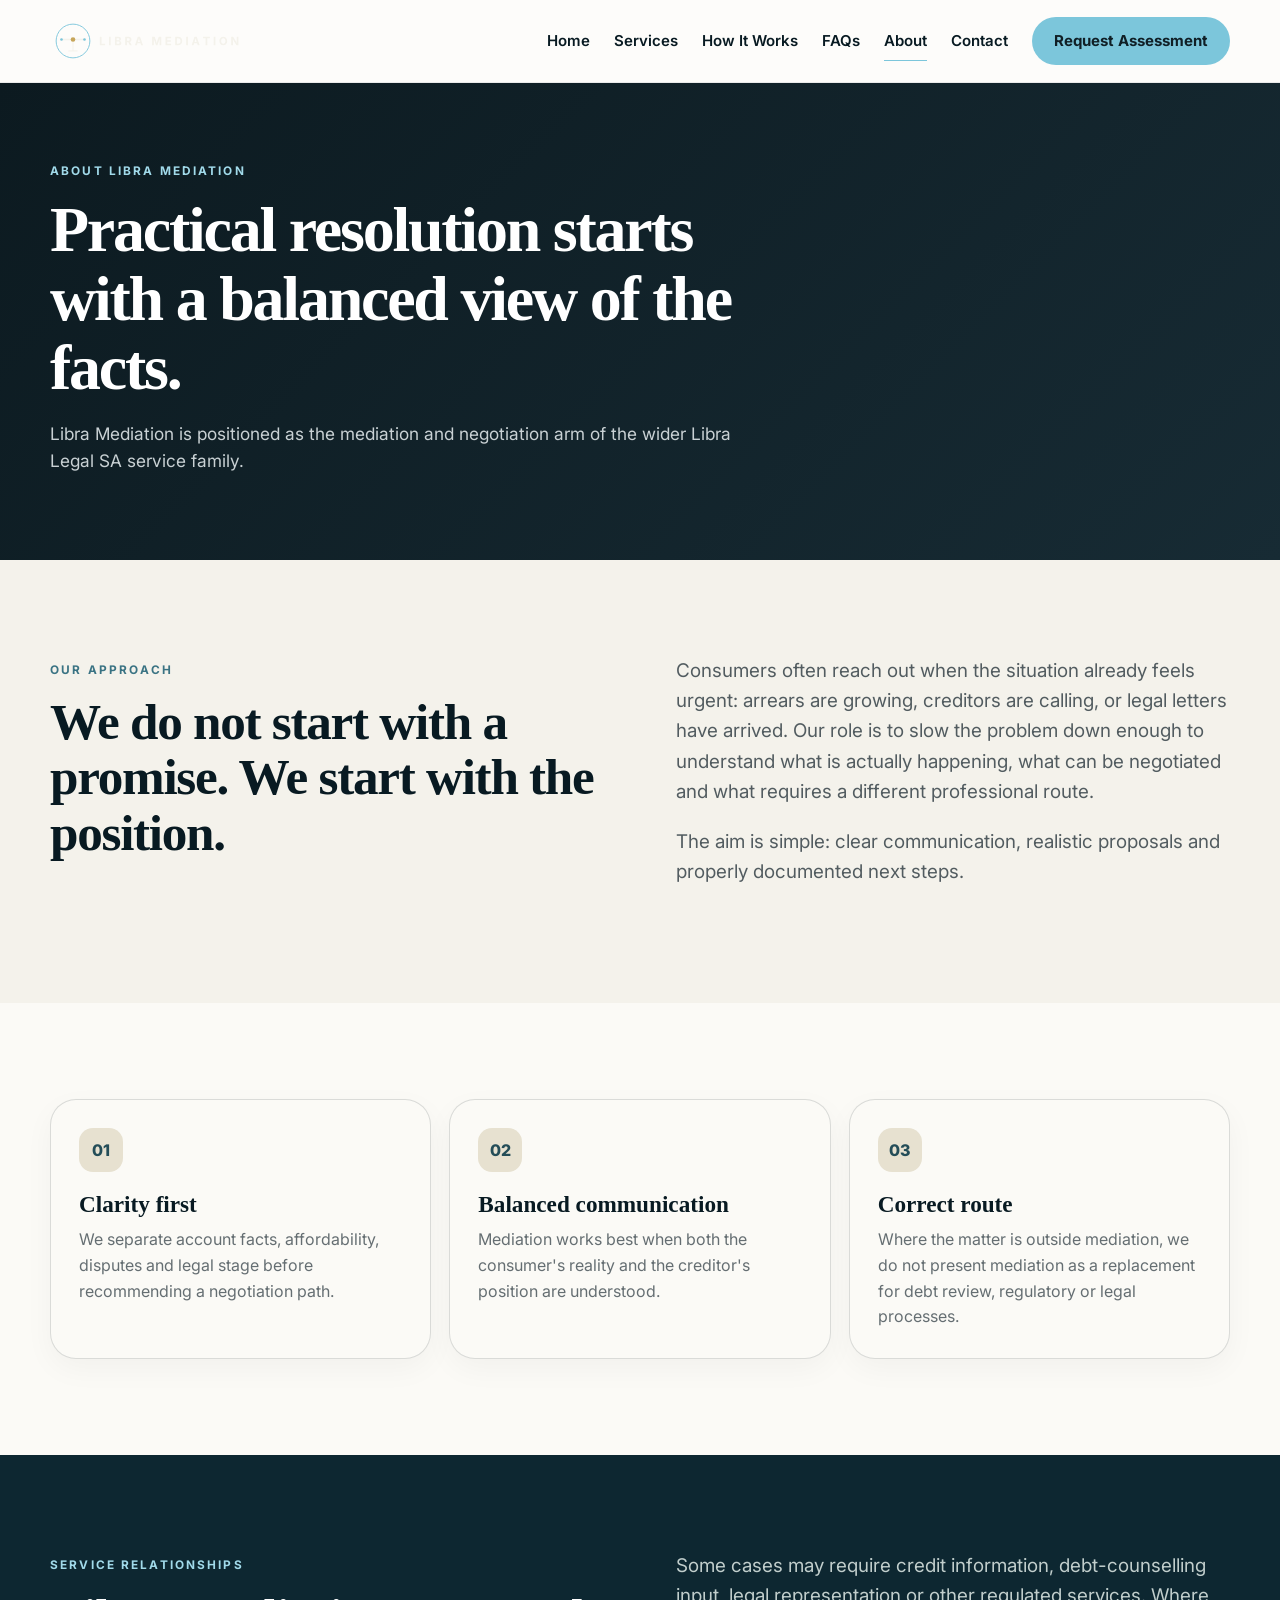
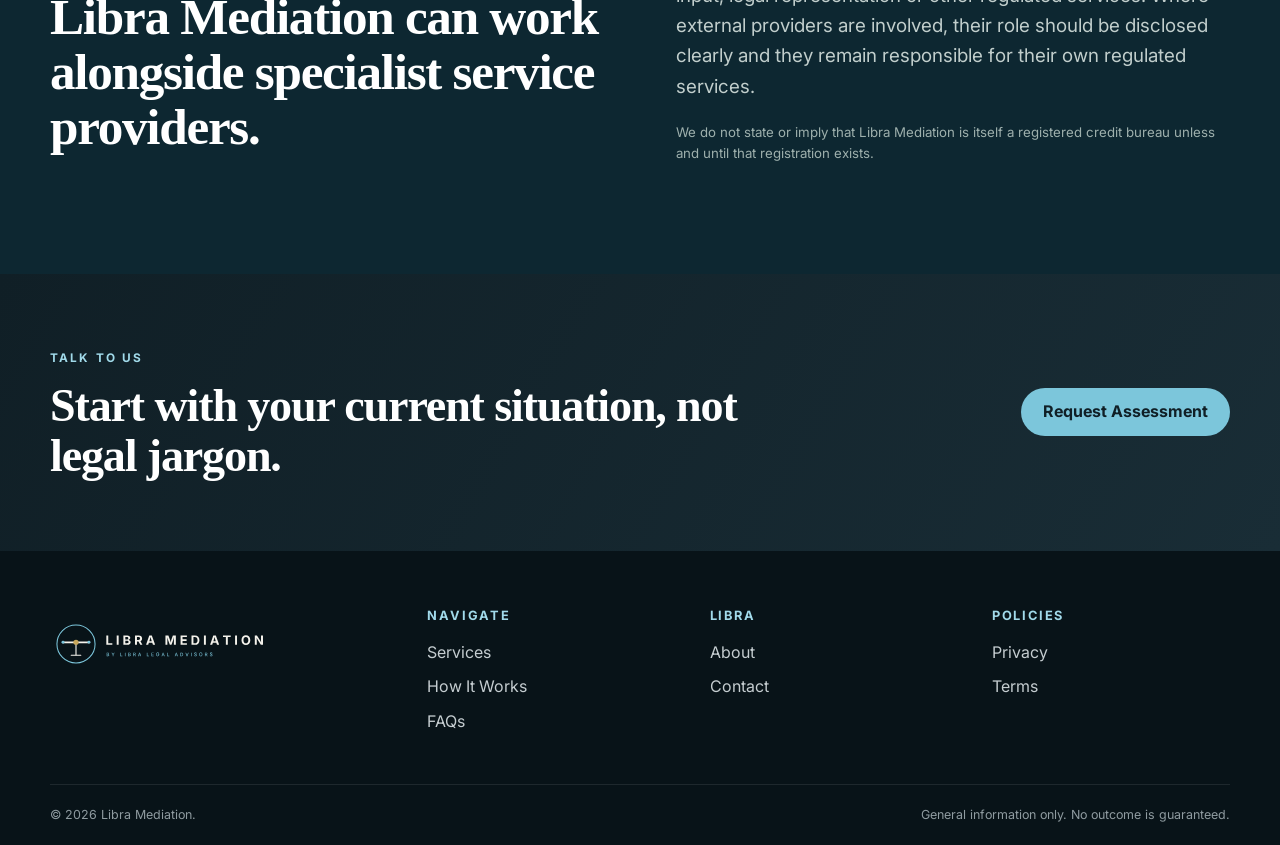
==== commit 9f189d7b: "Add files via upload" ====
--- a/about.html
+++ b/about.html
@@ -1,8 +1,8 @@
 <!doctype html><html lang="en"><head><meta charset="utf-8"><meta name="viewport" content="width=device-width,initial-scale=1"><title>About | Libra Mediation</title><meta name="description" content="About Libra Mediation, a Libra Legal SA service focused on structured debt mediation and creditor negotiation."><link rel="stylesheet" href="/assets/styles.css"><link rel="icon" href="/favicon.svg" type="image/svg+xml"><link rel="icon" href="/favicon.ico" sizes="any"><link rel="apple-touch-icon" href="/apple-touch-icon.png"><meta name="theme-color" content="#081a22"><meta property="og:site_name" content="Libra Mediation"><meta property="og:type" content="website"><meta property="og:image" content="https://mediation.libralegalsa.co.za/og-image.png"><meta name="twitter:card" content="summary_large_image"><link rel="preconnect" href="https://fonts.googleapis.com"><link rel="preconnect" href="https://fonts.gstatic.com" crossorigin><link href="https://fonts.googleapis.com/css2?family=Inter:wght@400;500;600;700;800&display=swap" rel="stylesheet"></head><body>
-<header class="site-header"><div class="shell nav-row"><a class="brand" href="/"><svg class="brand-logo" role="img" aria-label="Libra Mediation" xmlns="http://www.w3.org/2000/svg" viewBox="0 0 508 120"><g transform="translate(60,60) scale(1)"><circle r="44" fill="none" stroke="#2a7f95" stroke-width="2.4"/><line x1="-30" y1="-4" x2="30" y2="-4" stroke="#081a22" stroke-width="4" stroke-linecap="round"/><line x1="0" y1="-4" x2="0" y2="26" stroke="#081a22" stroke-width="2.6"/><line x1="-11" y1="26" x2="11" y2="26" stroke="#081a22" stroke-width="2.6" stroke-linecap="round"/><circle cy="-4" r="6" fill="#c7a65a"/><circle cx="-30" cy="-4" r="3.4" fill="#2a7f95"/><circle cx="30" cy="-4" r="3.4" fill="#2a7f95"/></g><path d="M129.9775390625 71.0H143.8642578125V67.2939453125H134.4453125V49.173828125H129.9775390625ZM158.408203125 49.173828125H153.9404296875V71.0H158.408203125ZM169.36328125 71.0H178.5771484375C183.4990234375 71.0 186.0771484375 68.4365234375 186.0771484375 64.9794921875C186.0771484375 61.7421875 183.7626953125 59.80859375 181.3017578125 59.69140625V59.4716796875C183.54296875 58.9736328125 185.2275390625 57.376953125 185.2275390625 54.7841796875C185.2275390625 51.517578125 182.810546875 49.173828125 178.0205078125 49.173828125H169.36328125ZM173.8310546875 67.3232421875V61.4052734375H177.8154296875C180.056640625 61.4052734375 181.4775390625 62.7236328125 181.4775390625 64.5546875C181.4775390625 66.2099609375 180.3203125 67.3232421875 177.6982421875 67.3232421875ZM173.8310546875 58.34375V52.8212890625H177.44921875C179.5439453125 52.8212890625 180.701171875 53.9052734375 180.701171875 55.501953125C180.701171875 57.259765625 179.2802734375 58.34375 177.361328125 58.34375ZM196.2119140625 71.0H200.6796875V63.20703125H204.1953125L208.35546875 71.0H213.306640625L208.6630859375 62.4892578125C211.1533203125 61.419921875 212.5302734375 59.2666015625 212.5302734375 56.2783203125C212.5302734375 51.986328125 209.6884765625 49.173828125 204.72265625 49.173828125H196.2119140625ZM200.6796875 59.5888671875V52.865234375H203.8876953125C206.626953125 52.865234375 207.916015625 54.0810546875 207.916015625 56.2783203125C207.916015625 58.4609375 206.626953125 59.5888671875 203.90234375 59.5888671875ZM221.654296875 71.0H226.5908203125L228.216796875 65.931640625H235.9658203125L237.650390625 71.0H242.6162109375L234.9697265625 49.173828125H229.1103515625ZM229.330078125 62.4306640625 229.9599609375 60.4677734375C230.619140625 58.2705078125 231.263671875 55.677734375 231.99609375 52.6748046875C232.7578125 55.6484375 233.4462890625 58.2265625 234.1494140625 60.4677734375L234.80859375 62.4306640625ZM266.416015625 71.0H270.8544921875V60.7021484375C270.8544921875 59.0615234375 270.7373046875 55.853515625 270.693359375 53.2021484375C271.4697265625 56.1318359375 272.3486328125 59.193359375 272.861328125 60.7021484375L276.5380859375 71.0H280.302734375L283.9208984375 60.7021484375C284.43359375 59.1494140625 285.3564453125 55.970703125 286.0888671875 53.0263671875C286.044921875 55.7802734375 285.927734375 59.0615234375 285.927734375 60.7021484375V71.0H290.4248046875V49.173828125H283.5400390625L280.0537109375 59.193359375C279.6142578125 60.5849609375 278.9404296875 63.5 278.4423828125 65.8583984375C277.9296875 63.4853515625 277.255859375 60.5703125 276.81640625 59.193359375L273.271484375 49.173828125H266.416015625ZM301.365234375 71.0H315.9990234375V67.2939453125H305.8330078125V61.80078125H315.2080078125V58.1533203125H305.8330078125V52.8798828125H315.9697265625V49.173828125H301.365234375ZM334.263671875 71.0C340.8994140625 71.0 344.8984375 66.8984375 344.8984375 60.072265625C344.8984375 53.275390625 340.8994140625 49.173828125 334.3369140625 49.173828125H326.587890625V71.0ZM331.0556640625 67.1474609375V53.0263671875H334.0732421875C338.248046875 53.0263671875 340.4453125 55.1943359375 340.4453125 60.072265625C340.4453125 64.9794921875 338.248046875 67.1474609375 334.0439453125 67.1474609375ZM359.720703125 49.173828125H355.2529296875V71.0H359.720703125ZM369.416015625 71.0H374.3525390625L375.978515625 65.931640625H383.7275390625L385.412109375 71.0H390.3779296875L382.7314453125 49.173828125H376.8720703125ZM377.091796875 62.4306640625 377.7216796875 60.4677734375C378.380859375 58.2705078125 379.025390625 55.677734375 379.7578125 52.6748046875C380.51953125 55.6484375 381.2080078125 58.2265625 381.9111328125 60.4677734375L382.5703125 62.4306640625ZM399.1943359375 52.8798828125H405.8740234375V71.0H410.3564453125V52.8798828125H417.021484375V49.173828125H399.1943359375ZM431.5654296875 49.173828125H427.09765625V71.0H431.5654296875ZM452.1005859375 71.29296875C457.88671875 71.29296875 462.28125 67.2060546875 462.28125 60.1015625C462.28125 52.9677734375 457.88671875 48.880859375 452.1005859375 48.880859375C446.314453125 48.880859375 441.919921875 52.9677734375 441.919921875 60.1015625C441.919921875 67.19140625 446.314453125 71.29296875 452.1005859375 71.29296875ZM452.1005859375 67.3232421875C448.716796875 67.3232421875 446.4609375 64.7744140625 446.4609375 60.1015625C446.4609375 55.4140625 448.716796875 52.8505859375 452.1005859375 52.8505859375C455.484375 52.8505859375 457.740234375 55.3994140625 457.740234375 60.1015625C457.740234375 64.7744140625 455.484375 67.3232421875 452.1005859375 67.3232421875ZM472.6357421875 71.0H477.2060546875V60.9658203125C477.2060546875 59.6767578125 477.07421875 57.3330078125 476.9130859375 54.6962890625C478.2607421875 57.4208984375 479.06640625 59.017578125 480.2822265625 60.98046875L486.5517578125 71.0H491.546875V49.173828125H486.9765625V59.6474609375C486.9765625 61.0830078125 487.09375 63.4267578125 487.2548828125 65.5654296875C486.302734375 63.294921875 485.3798828125 61.6396484375 484.515625 60.21875L477.6162109375 49.173828125H472.6357421875Z" fill="#081a22"/></svg></a><button class="menu-button" aria-label="Toggle navigation" aria-expanded="false"><span></span><span></span><span></span></button><nav class="nav-links"><a href="/">Home</a><a href="/services">Services</a><a href="/how-it-works">How It Works</a><a href="/faq">FAQs</a><a class="active" href="/about">About</a><a href="/contact">Contact</a><a class="button button-gold" href="/contact">Request Assessment</a></nav></div></header>
+<header class="site-header"><div class="shell nav-row"><a class="brand" href="/"><svg class="brand-logo" role="img" aria-label="Libra Mediation" xmlns="http://www.w3.org/2000/svg" viewBox="0 0 508 120"><g transform="translate(60,60) scale(1)"><circle r="44" fill="none" stroke="#7cc6db" stroke-width="2.4"/><line x1="-30" y1="-4" x2="30" y2="-4" stroke="#f4f2eb" stroke-width="4" stroke-linecap="round"/><line x1="0" y1="-4" x2="0" y2="26" stroke="#f4f2eb" stroke-width="2.6"/><line x1="-11" y1="26" x2="11" y2="26" stroke="#f4f2eb" stroke-width="2.6" stroke-linecap="round"/><circle cy="-4" r="6" fill="#c7a65a"/><circle cx="-30" cy="-4" r="3.4" fill="#7cc6db"/><circle cx="30" cy="-4" r="3.4" fill="#7cc6db"/></g><path d="M129.9775390625 71.0H143.8642578125V67.2939453125H134.4453125V49.173828125H129.9775390625ZM158.408203125 49.173828125H153.9404296875V71.0H158.408203125ZM169.36328125 71.0H178.5771484375C183.4990234375 71.0 186.0771484375 68.4365234375 186.0771484375 64.9794921875C186.0771484375 61.7421875 183.7626953125 59.80859375 181.3017578125 59.69140625V59.4716796875C183.54296875 58.9736328125 185.2275390625 57.376953125 185.2275390625 54.7841796875C185.2275390625 51.517578125 182.810546875 49.173828125 178.0205078125 49.173828125H169.36328125ZM173.8310546875 67.3232421875V61.4052734375H177.8154296875C180.056640625 61.4052734375 181.4775390625 62.7236328125 181.4775390625 64.5546875C181.4775390625 66.2099609375 180.3203125 67.3232421875 177.6982421875 67.3232421875ZM173.8310546875 58.34375V52.8212890625H177.44921875C179.5439453125 52.8212890625 180.701171875 53.9052734375 180.701171875 55.501953125C180.701171875 57.259765625 179.2802734375 58.34375 177.361328125 58.34375ZM196.2119140625 71.0H200.6796875V63.20703125H204.1953125L208.35546875 71.0H213.306640625L208.6630859375 62.4892578125C211.1533203125 61.419921875 212.5302734375 59.2666015625 212.5302734375 56.2783203125C212.5302734375 51.986328125 209.6884765625 49.173828125 204.72265625 49.173828125H196.2119140625ZM200.6796875 59.5888671875V52.865234375H203.8876953125C206.626953125 52.865234375 207.916015625 54.0810546875 207.916015625 56.2783203125C207.916015625 58.4609375 206.626953125 59.5888671875 203.90234375 59.5888671875ZM221.654296875 71.0H226.5908203125L228.216796875 65.931640625H235.9658203125L237.650390625 71.0H242.6162109375L234.9697265625 49.173828125H229.1103515625ZM229.330078125 62.4306640625 229.9599609375 60.4677734375C230.619140625 58.2705078125 231.263671875 55.677734375 231.99609375 52.6748046875C232.7578125 55.6484375 233.4462890625 58.2265625 234.1494140625 60.4677734375L234.80859375 62.4306640625ZM266.416015625 71.0H270.8544921875V60.7021484375C270.8544921875 59.0615234375 270.7373046875 55.853515625 270.693359375 53.2021484375C271.4697265625 56.1318359375 272.3486328125 59.193359375 272.861328125 60.7021484375L276.5380859375 71.0H280.302734375L283.9208984375 60.7021484375C284.43359375 59.1494140625 285.3564453125 55.970703125 286.0888671875 53.0263671875C286.044921875 55.7802734375 285.927734375 59.0615234375 285.927734375 60.7021484375V71.0H290.4248046875V49.173828125H283.5400390625L280.0537109375 59.193359375C279.6142578125 60.5849609375 278.9404296875 63.5 278.4423828125 65.8583984375C277.9296875 63.4853515625 277.255859375 60.5703125 276.81640625 59.193359375L273.271484375 49.173828125H266.416015625ZM301.365234375 71.0H315.9990234375V67.2939453125H305.8330078125V61.80078125H315.2080078125V58.1533203125H305.8330078125V52.8798828125H315.9697265625V49.173828125H301.365234375ZM334.263671875 71.0C340.8994140625 71.0 344.8984375 66.8984375 344.8984375 60.072265625C344.8984375 53.275390625 340.8994140625 49.173828125 334.3369140625 49.173828125H326.587890625V71.0ZM331.0556640625 67.1474609375V53.0263671875H334.0732421875C338.248046875 53.0263671875 340.4453125 55.1943359375 340.4453125 60.072265625C340.4453125 64.9794921875 338.248046875 67.1474609375 334.0439453125 67.1474609375ZM359.720703125 49.173828125H355.2529296875V71.0H359.720703125ZM369.416015625 71.0H374.3525390625L375.978515625 65.931640625H383.7275390625L385.412109375 71.0H390.3779296875L382.7314453125 49.173828125H376.8720703125ZM377.091796875 62.4306640625 377.7216796875 60.4677734375C378.380859375 58.2705078125 379.025390625 55.677734375 379.7578125 52.6748046875C380.51953125 55.6484375 381.2080078125 58.2265625 381.9111328125 60.4677734375L382.5703125 62.4306640625ZM399.1943359375 52.8798828125H405.8740234375V71.0H410.3564453125V52.8798828125H417.021484375V49.173828125H399.1943359375ZM431.5654296875 49.173828125H427.09765625V71.0H431.5654296875ZM452.1005859375 71.29296875C457.88671875 71.29296875 462.28125 67.2060546875 462.28125 60.1015625C462.28125 52.9677734375 457.88671875 48.880859375 452.1005859375 48.880859375C446.314453125 48.880859375 441.919921875 52.9677734375 441.919921875 60.1015625C441.919921875 67.19140625 446.314453125 71.29296875 452.1005859375 71.29296875ZM452.1005859375 67.3232421875C448.716796875 67.3232421875 446.4609375 64.7744140625 446.4609375 60.1015625C446.4609375 55.4140625 448.716796875 52.8505859375 452.1005859375 52.8505859375C455.484375 52.8505859375 457.740234375 55.3994140625 457.740234375 60.1015625C457.740234375 64.7744140625 455.484375 67.3232421875 452.1005859375 67.3232421875ZM472.6357421875 71.0H477.2060546875V60.9658203125C477.2060546875 59.6767578125 477.07421875 57.3330078125 476.9130859375 54.6962890625C478.2607421875 57.4208984375 479.06640625 59.017578125 480.2822265625 60.98046875L486.5517578125 71.0H491.546875V49.173828125H486.9765625V59.6474609375C486.9765625 61.0830078125 487.09375 63.4267578125 487.2548828125 65.5654296875C486.302734375 63.294921875 485.3798828125 61.6396484375 484.515625 60.21875L477.6162109375 49.173828125H472.6357421875Z" fill="#f4f2eb"/></svg></a><button class="menu-button" aria-label="Toggle navigation" aria-expanded="false"><span></span><span></span><span></span></button><nav class="nav-links"><a href="/">Home</a><a href="/services">Services</a><a href="/how-it-works">How It Works</a><a href="/faq">FAQs</a><a class="active" href="/about">About</a><a href="/contact">Contact</a><a class="button button-gold" href="/assessment">Request Assessment</a></nav></div></header>
 <main><section class="page-hero"><div class="shell"><span class="eyebrow light">About Libra Mediation</span><h1>Practical resolution starts with a balanced view of the facts.</h1><p>Libra Mediation is positioned as the mediation and negotiation arm of the wider Libra Legal SA service family.</p></div></section>
 <section class="section ivory"><div class="shell split"><div><span class="eyebrow">Our approach</span><h2>We do not start with a promise. We start with the position.</h2></div><div><p class="big-copy">Consumers often reach out when the situation already feels urgent: arrears are growing, creditors are calling, or legal letters have arrived. Our role is to slow the problem down enough to understand what is actually happening, what can be negotiated and what requires a different professional route.</p><p class="big-copy">The aim is simple: clear communication, realistic proposals and properly documented next steps.</p></div></div></section>
 <section class="section"><div class="shell cards"><article class="card"><div class="icon">01</div><h3>Clarity first</h3><p>We separate account facts, affordability, disputes and legal stage before recommending a negotiation path.</p></article><article class="card"><div class="icon">02</div><h3>Balanced communication</h3><p>Mediation works best when both the consumer's reality and the creditor's position are understood.</p></article><article class="card"><div class="icon">03</div><h3>Correct route</h3><p>Where the matter is outside mediation, we do not present mediation as a replacement for debt review, regulatory or legal processes.</p></article></div></section>
 <section class="section deep"><div class="shell split"><div><span class="eyebrow light">Service relationships</span><h2>Libra Mediation can work alongside specialist service providers.</h2></div><div><p class="big-copy" style="color:#c1cecc">Some cases may require credit information, debt-counselling input, legal representation or other regulated services. Where external providers are involved, their role should be disclosed clearly and they remain responsible for their own regulated services.</p><p class="small-note" style="color:#9eb0ad">We do not state or imply that Libra Mediation is itself a registered credit bureau unless and until that registration exists.</p></div></div></section>
-<section class="cta-band"><div class="shell cta-grid"><div><span class="eyebrow light">Talk to us</span><h2>Start with your current situation, not legal jargon.</h2></div><div class="cta-actions"><a class="button button-gold" href="/contact">Request Assessment</a></div></div></section></main>
+<section class="cta-band"><div class="shell cta-grid"><div><span class="eyebrow light">Talk to us</span><h2>Start with your current situation, not legal jargon.</h2></div><div class="cta-actions"><a class="button button-gold" href="/assessment">Request Assessment</a></div></div></section></main>
 <footer class="site-footer"><div class="shell footer-grid"><div><a class="brand" href="/"><svg class="brand-logo brand-logo-endorsed" role="img" aria-label="Libra Mediation by libra legal advisors" xmlns="http://www.w3.org/2000/svg" viewBox="0 0 508 120"><g transform="translate(60,60) scale(1)"><circle r="44" fill="none" stroke="#7cc6db" stroke-width="2.4"/><line x1="-30" y1="-4" x2="30" y2="-4" stroke="#f4f2eb" stroke-width="4" stroke-linecap="round"/><line x1="0" y1="-4" x2="0" y2="26" stroke="#f4f2eb" stroke-width="2.6"/><line x1="-11" y1="26" x2="11" y2="26" stroke="#f4f2eb" stroke-width="2.6" stroke-linecap="round"/><circle cy="-4" r="6" fill="#c7a65a"/><circle cx="-30" cy="-4" r="3.4" fill="#7cc6db"/><circle cx="30" cy="-4" r="3.4" fill="#7cc6db"/></g><path d="M129.9775390625 62.0H143.8642578125V58.2939453125H134.4453125V40.173828125H129.9775390625ZM158.408203125 40.173828125H153.9404296875V62.0H158.408203125ZM169.36328125 62.0H178.5771484375C183.4990234375 62.0 186.0771484375 59.4365234375 186.0771484375 55.9794921875C186.0771484375 52.7421875 183.7626953125 50.80859375 181.3017578125 50.69140625V50.4716796875C183.54296875 49.9736328125 185.2275390625 48.376953125 185.2275390625 45.7841796875C185.2275390625 42.517578125 182.810546875 40.173828125 178.0205078125 40.173828125H169.36328125ZM173.8310546875 58.3232421875V52.4052734375H177.8154296875C180.056640625 52.4052734375 181.4775390625 53.7236328125 181.4775390625 55.5546875C181.4775390625 57.2099609375 180.3203125 58.3232421875 177.6982421875 58.3232421875ZM173.8310546875 49.34375V43.8212890625H177.44921875C179.5439453125 43.8212890625 180.701171875 44.9052734375 180.701171875 46.501953125C180.701171875 48.259765625 179.2802734375 49.34375 177.361328125 49.34375ZM196.2119140625 62.0H200.6796875V54.20703125H204.1953125L208.35546875 62.0H213.306640625L208.6630859375 53.4892578125C211.1533203125 52.419921875 212.5302734375 50.2666015625 212.5302734375 47.2783203125C212.5302734375 42.986328125 209.6884765625 40.173828125 204.72265625 40.173828125H196.2119140625ZM200.6796875 50.5888671875V43.865234375H203.8876953125C206.626953125 43.865234375 207.916015625 45.0810546875 207.916015625 47.2783203125C207.916015625 49.4609375 206.626953125 50.5888671875 203.90234375 50.5888671875ZM221.654296875 62.0H226.5908203125L228.216796875 56.931640625H235.9658203125L237.650390625 62.0H242.6162109375L234.9697265625 40.173828125H229.1103515625ZM229.330078125 53.4306640625 229.9599609375 51.4677734375C230.619140625 49.2705078125 231.263671875 46.677734375 231.99609375 43.6748046875C232.7578125 46.6484375 233.4462890625 49.2265625 234.1494140625 51.4677734375L234.80859375 53.4306640625ZM266.416015625 62.0H270.8544921875V51.7021484375C270.8544921875 50.0615234375 270.7373046875 46.853515625 270.693359375 44.2021484375C271.4697265625 47.1318359375 272.3486328125 50.193359375 272.861328125 51.7021484375L276.5380859375 62.0H280.302734375L283.9208984375 51.7021484375C284.43359375 50.1494140625 285.3564453125 46.970703125 286.0888671875 44.0263671875C286.044921875 46.7802734375 285.927734375 50.0615234375 285.927734375 51.7021484375V62.0H290.4248046875V40.173828125H283.5400390625L280.0537109375 50.193359375C279.6142578125 51.5849609375 278.9404296875 54.5 278.4423828125 56.8583984375C277.9296875 54.4853515625 277.255859375 51.5703125 276.81640625 50.193359375L273.271484375 40.173828125H266.416015625ZM301.365234375 62.0H315.9990234375V58.2939453125H305.8330078125V52.80078125H315.2080078125V49.1533203125H305.8330078125V43.8798828125H315.9697265625V40.173828125H301.365234375ZM334.263671875 62.0C340.8994140625 62.0 344.8984375 57.8984375 344.8984375 51.072265625C344.8984375 44.275390625 340.8994140625 40.173828125 334.3369140625 40.173828125H326.587890625V62.0ZM331.0556640625 58.1474609375V44.0263671875H334.0732421875C338.248046875 44.0263671875 340.4453125 46.1943359375 340.4453125 51.072265625C340.4453125 55.9794921875 338.248046875 58.1474609375 334.0439453125 58.1474609375ZM359.720703125 40.173828125H355.2529296875V62.0H359.720703125ZM369.416015625 62.0H374.3525390625L375.978515625 56.931640625H383.7275390625L385.412109375 62.0H390.3779296875L382.7314453125 40.173828125H376.8720703125ZM377.091796875 53.4306640625 377.7216796875 51.4677734375C378.380859375 49.2705078125 379.025390625 46.677734375 379.7578125 43.6748046875C380.51953125 46.6484375 381.2080078125 49.2265625 381.9111328125 51.4677734375L382.5703125 53.4306640625ZM399.1943359375 43.8798828125H405.8740234375V62.0H410.3564453125V43.8798828125H417.021484375V40.173828125H399.1943359375ZM431.5654296875 40.173828125H427.09765625V62.0H431.5654296875ZM452.1005859375 62.29296875C457.88671875 62.29296875 462.28125 58.2060546875 462.28125 51.1015625C462.28125 43.9677734375 457.88671875 39.880859375 452.1005859375 39.880859375C446.314453125 39.880859375 441.919921875 43.9677734375 441.919921875 51.1015625C441.919921875 58.19140625 446.314453125 62.29296875 452.1005859375 62.29296875ZM452.1005859375 58.3232421875C448.716796875 58.3232421875 446.4609375 55.7744140625 446.4609375 51.1015625C446.4609375 46.4140625 448.716796875 43.8505859375 452.1005859375 43.8505859375C455.484375 43.8505859375 457.740234375 46.3994140625 457.740234375 51.1015625C457.740234375 55.7744140625 455.484375 58.3232421875 452.1005859375 58.3232421875ZM472.6357421875 62.0H477.2060546875V51.9658203125C477.2060546875 50.6767578125 477.07421875 48.3330078125 476.9130859375 45.6962890625C478.2607421875 48.4208984375 479.06640625 50.017578125 480.2822265625 51.98046875L486.5517578125 62.0H491.546875V40.173828125H486.9765625V50.6474609375C486.9765625 52.0830078125 487.09375 54.4267578125 487.2548828125 56.5654296875C486.302734375 54.294921875 485.3798828125 52.6396484375 484.515625 51.21875L477.6162109375 40.173828125H472.6357421875Z" fill="#f4f2eb"/><path d="M130.88623046875 88.0H133.9638671875C135.822265625 88.0 136.66552734375 87.07080078125 136.66552734375 85.8408203125C136.66552734375 84.61083984375 135.80078125 83.91259765625 135.00048828125 83.86962890625V83.7890625C135.74169921875 83.6064453125 136.35400390625 83.09619140625 136.35400390625 82.09716796875C136.35400390625 80.91552734375 135.5322265625 79.9970703125 133.8349609375 79.9970703125H130.88623046875ZM132.11083984375 86.947265625V84.40673828125H133.888671875C134.8447265625 84.40673828125 135.45166015625 85.0244140625 135.45166015625 85.78173828125C135.45166015625 86.44775390625 134.98974609375 86.947265625 133.84033203125 86.947265625ZM132.11083984375 83.46142578125V81.04443359375H133.7490234375C134.69970703125 81.04443359375 135.15087890625 81.5439453125 135.15087890625 82.19921875C135.15087890625 82.96728515625 134.52783203125 83.46142578125 133.716796875 83.46142578125ZM144.94677734375 88.0H146.17138671875V84.81494140625L149.109375 79.9970703125H147.68603515625L146.1982421875 82.54833984375C145.9619140625 82.951171875 145.7685546875 83.31103515625 145.56982421875 83.79443359375C145.37109375 83.32177734375 145.177734375 82.96728515625 144.9306640625 82.54833984375L143.4267578125 79.9970703125H141.998046875L144.94677734375 84.81494140625ZM162.2021484375 88.0H167.05224609375V86.947265625H163.4267578125V79.9970703125H162.2021484375ZM174.146484375 79.9970703125H172.921875V88.0H174.146484375ZM180.4189453125 88.0H183.49658203125C185.35498046875 88.0 186.1982421875 87.07080078125 186.1982421875 85.8408203125C186.1982421875 84.61083984375 185.33349609375 83.91259765625 184.533203125 83.86962890625V83.7890625C185.2744140625 83.6064453125 185.88671875 83.09619140625 185.88671875 82.09716796875C185.88671875 80.91552734375 185.06494140625 79.9970703125 183.36767578125 79.9970703125H180.4189453125ZM181.6435546875 86.947265625V84.40673828125H183.42138671875C184.37744140625 84.40673828125 184.984375 85.0244140625 184.984375 85.78173828125C184.984375 86.44775390625 184.5224609375 86.947265625 183.373046875 86.947265625ZM181.6435546875 83.46142578125V81.04443359375H183.28173828125C184.232421875 81.04443359375 184.68359375 81.5439453125 184.68359375 82.19921875C184.68359375 82.96728515625 184.060546875 83.46142578125 183.24951171875 83.46142578125ZM192.14306640625 88.0H193.36767578125V84.97607421875H195.00048828125C195.02197265625 84.97607421875 195.048828125 84.97607421875 195.0703125 84.97607421875L196.6923828125 88.0H198.08349609375L196.32177734375 84.7666015625C197.2939453125 84.4013671875 197.78271484375 83.5849609375 197.78271484375 82.5107421875C197.78271484375 81.03369140625 196.8642578125 79.9970703125 195.01123046875 79.9970703125H192.14306640625ZM193.36767578125 83.9287109375V81.04443359375H194.87158203125C196.05322265625 81.04443359375 196.5419921875 81.6083984375 196.5419921875 82.5107421875C196.5419921875 83.40771484375 196.05322265625 83.9287109375 194.88232421875 83.9287109375ZM203.158203125 88.0H204.48486328125L205.19921875 85.88916015625H208.3466796875L209.08251953125 88.0H210.4091796875L207.5087890625 79.9970703125H206.0048828125ZM205.54833984375 84.86865234375 205.994140625 83.54736328125C206.19287109375 82.93505859375 206.43994140625 82.1025390625 206.75146484375 80.95849609375C207.068359375 82.091796875 207.31005859375 82.908203125 207.52490234375 83.54736328125L207.98681640625 84.86865234375ZM223.501953125 88.0H228.35205078125V86.947265625H224.7265625V79.9970703125H223.501953125ZM234.2216796875 88.0H239.2919921875V86.947265625H235.4462890625V84.48193359375H238.9912109375V83.4345703125H235.4462890625V81.0498046875H239.259765625V79.9970703125H234.2216796875ZM248.71728515625 88.107421875C250.65625 88.107421875 252.05810546875 86.83984375 252.05810546875 84.81494140625V83.896484375H248.89990234375V84.90625H250.8603515625C250.83349609375 86.1845703125 249.990234375 86.990234375 248.72265625 86.990234375C247.31005859375 86.990234375 246.28955078125 85.9267578125 246.28955078125 83.99853515625C246.28955078125 82.06494140625 247.326171875 81.0068359375 248.67431640625 81.0068359375C249.72705078125 81.0068359375 250.44140625 81.59228515625 250.7314453125 82.52685546875H251.98828125C251.7197265625 80.96923828125 250.3876953125 79.8896484375 248.66357421875 79.8896484375C246.59033203125 79.8896484375 245.07568359375 81.447265625 245.07568359375 84.00390625C245.07568359375 86.53369140625 246.5419921875 88.107421875 248.71728515625 88.107421875ZM257.4658203125 88.0H258.79248046875L259.5068359375 85.88916015625H262.654296875L263.39013671875 88.0H264.716796875L261.81640625 79.9970703125H260.3125ZM259.85595703125 84.86865234375 260.3017578125 83.54736328125C260.50048828125 82.93505859375 260.74755859375 82.1025390625 261.05908203125 80.95849609375C261.3759765625 82.091796875 261.61767578125 82.908203125 261.83251953125 83.54736328125L262.29443359375 84.86865234375ZM270.376953125 88.0H275.22705078125V86.947265625H271.6015625V79.9970703125H270.376953125ZM287.9169921875 88.0H289.24365234375L289.9580078125 85.88916015625H293.10546875L293.84130859375 88.0H295.16796875L292.267578125 79.9970703125H290.763671875ZM290.30712890625 84.86865234375 290.7529296875 83.54736328125C290.95166015625 82.93505859375 291.19873046875 82.1025390625 291.51025390625 80.95849609375C291.8271484375 82.091796875 292.06884765625 82.908203125 292.28369140625 83.54736328125L292.74560546875 84.86865234375ZM303.43310546875 88.0C305.8662109375 88.0 307.27880859375 86.49072265625 307.27880859375 83.98779296875C307.27880859375 81.5009765625 305.8662109375 79.9970703125 303.50830078125 79.9970703125H300.828125V88.0ZM302.052734375 86.92578125V81.0712890625H303.427734375C305.17333984375 81.0712890625 306.07568359375 82.10791015625 306.07568359375 83.98779296875C306.07568359375 85.8837890625 305.17333984375 86.92578125 303.36328125 86.92578125ZM315.54931640625 88.0H317.0478515625L319.9052734375 79.9970703125H318.57861328125L317.06396484375 84.44970703125C316.865234375 85.056640625 316.6181640625 85.87841796875 316.306640625 87.01708984375C315.98974609375 85.89990234375 315.7373046875 85.056640625 315.533203125 84.44970703125L313.9755859375 79.9970703125H312.654296875ZM326.7900390625 79.9970703125H325.5654296875V88.0H326.7900390625ZM335.748046875 88.13427734375C337.6279296875 88.13427734375 338.712890625 87.14599609375 338.712890625 85.787109375C338.712890625 84.34228515625 337.42919921875 83.79443359375 336.40869140625 83.53125L335.6298828125 83.3271484375C335.017578125 83.166015625 334.1904296875 82.88134765625 334.1904296875 82.1240234375C334.1904296875 81.447265625 334.802734375 80.953125 335.77490234375 80.953125C336.6826171875 80.953125 337.33251953125 81.3720703125 337.4130859375 82.1025390625H338.60546875C338.56787109375 80.82958984375 337.4453125 79.8896484375 335.8017578125 79.8896484375C334.1904296875 79.8896484375 332.9658203125 80.80810546875 332.9658203125 82.19384765625C332.9658203125 83.28955078125 333.7392578125 83.9609375 335.0498046875 84.31005859375L335.984375 84.56787109375C336.84375 84.798828125 337.50439453125 85.07275390625 337.50439453125 85.77099609375C337.50439453125 86.54443359375 336.7578125 87.06005859375 335.74267578125 87.06005859375C334.81884765625 87.06005859375 334.04541015625 86.65185546875 333.9755859375 85.7763671875H332.74560546875C332.82080078125 87.2373046875 333.94873046875 88.13427734375 335.748046875 88.13427734375ZM348.00390625 88.107421875C350.0771484375 88.107421875 351.60791015625 86.560546875 351.60791015625 84.00390625C351.60791015625 81.4365234375 350.0771484375 79.8896484375 348.00390625 79.8896484375C345.92529296875 79.8896484375 344.38916015625 81.4365234375 344.38916015625 84.00390625C344.38916015625 86.560546875 345.92529296875 88.107421875 348.00390625 88.107421875ZM348.00390625 86.990234375C346.62890625 86.990234375 345.60302734375 85.9375 345.60302734375 84.00390625C345.60302734375 82.06494140625 346.62890625 81.0068359375 348.00390625 81.0068359375C349.3681640625 81.0068359375 350.39404296875 82.0595703125 350.39404296875 84.00390625C350.39404296875 85.9375 349.3681640625 86.990234375 348.00390625 86.990234375ZM357.60107421875 88.0H358.82568359375V84.97607421875H360.45849609375C360.47998046875 84.97607421875 360.5068359375 84.97607421875 360.5283203125 84.97607421875L362.150390625 88.0H363.54150390625L361.77978515625 84.7666015625C362.751953125 84.4013671875 363.24072265625 83.5849609375 363.24072265625 82.5107421875C363.24072265625 81.03369140625 362.322265625 79.9970703125 360.46923828125 79.9970703125H357.60107421875ZM358.82568359375 83.9287109375V81.04443359375H360.32958984375C361.51123046875 81.04443359375 362.0 81.6083984375 362.0 82.5107421875C362.0 83.40771484375 361.51123046875 83.9287109375 360.34033203125 83.9287109375ZM371.9140625 88.13427734375C373.7939453125 88.13427734375 374.87890625 87.14599609375 374.87890625 85.787109375C374.87890625 84.34228515625 373.59521484375 83.79443359375 372.57470703125 83.53125L371.7958984375 83.3271484375C371.18359375 83.166015625 370.3564453125 82.88134765625 370.3564453125 82.1240234375C370.3564453125 81.447265625 370.96875 80.953125 371.94091796875 80.953125C372.8486328125 80.953125 373.49853515625 81.3720703125 373.5791015625 82.1025390625H374.771484375C374.73388671875 80.82958984375 373.611328125 79.8896484375 371.9677734375 79.8896484375C370.3564453125 79.8896484375 369.1318359375 80.80810546875 369.1318359375 82.19384765625C369.1318359375 83.28955078125 369.9052734375 83.9609375 371.2158203125 84.31005859375L372.150390625 84.56787109375C373.009765625 84.798828125 373.67041015625 85.07275390625 373.67041015625 85.77099609375C373.67041015625 86.54443359375 372.923828125 87.06005859375 371.90869140625 87.06005859375C370.98486328125 87.06005859375 370.21142578125 86.65185546875 370.1416015625 85.7763671875H368.91162109375C368.98681640625 87.2373046875 370.11474609375 88.13427734375 371.9140625 88.13427734375Z" fill="#7cc6db"/></svg></a></div><div><h3>Navigate</h3><a href="/services">Services</a><a href="/how-it-works">How It Works</a><a href="/faq">FAQs</a></div><div><h3>Libra</h3><a href="/about">About</a><a href="/contact">Contact</a></div><div><h3>Policies</h3><a href="/privacy">Privacy</a><a href="/terms">Terms</a></div></div><div class="shell footer-bottom"><p>© <span data-year></span> Libra Mediation.</p><p>General information only. No outcome is guaranteed.</p></div></footer><script src="/assets/site.js"></script></body></html>
--- a/assets/styles.css
+++ b/assets/styles.css
@@ -1,43 +1,46 @@
-@import url('https://fonts.googleapis.com/css2?family=DM+Sans:wght@400;500;600;700&family=Playfair+Display:ital,wght@0,600;0,700;1,600&display=swap');
 
 :root{
-  --ink:#0b1617;--deep:#102526;--deep-2:#173334;--gold:#d8b56a;--gold-2:#f0d99b;
-  --ivory:#f5f1e7;--paper:#fffdf8;--muted:#647273;--line:rgba(16,37,38,.14);
-  --white:#fff;--shadow:0 24px 70px rgba(4,20,21,.14);--radius:26px;--radius-sm:16px;
+  --ink:#081a22;--deep:#0d2731;--deep-2:#172b34;--gold:#7cc6db;--gold-2:#a1daea;
+  --ivory:#f4f2eb;--paper:#fbfaf6;--muted:#687980;--line:rgba(16,31,38,.14);
+  --white:#fff;--shadow:0 24px 70px rgba(5,15,20,.14);--radius:26px;--radius-sm:16px;
 }
-*{box-sizing:border-box}html{scroll-behavior:smooth}body{margin:0;font-family:"DM Sans",Arial,sans-serif;color:var(--ink);background:var(--paper);line-height:1.6}
+*{box-sizing:border-box}html{scroll-behavior:smooth}body{margin:0;font-family:Inter,Arial,sans-serif;color:var(--ink);background:var(--paper);line-height:1.6}
 a{color:inherit;text-decoration:none}img,svg{max-width:100%}.shell{width:min(1180px,calc(100% - 42px));margin:auto}
-.utility{background:#081718;color:#c9d3d1;font-size:.84rem}.utility .shell{display:flex;justify-content:space-between;gap:20px;padding:9px 0}
-.site-header{position:sticky;top:0;z-index:50;background:rgba(255,253,248,.94);backdrop-filter:blur(14px);border-bottom:1px solid rgba(16,37,38,.08)}
+.utility{background:#081318;color:#c9d0d3;font-size:.84rem}.utility .shell{display:flex;justify-content:space-between;gap:20px;padding:9px 0}
+.site-header{position:sticky;top:0;z-index:50;background:rgba(253,252,250,.94);backdrop-filter:blur(14px);border-bottom:1px solid rgba(16,31,38,.08)}
 .nav-row{min-height:82px;display:flex;align-items:center;justify-content:space-between;gap:24px}.brand{display:flex;align-items:center;gap:12px}
-.brand-mark{width:42px;height:42px;border:1px solid rgba(216,181,106,.55);border-radius:50%;display:grid;place-items:center;background:linear-gradient(145deg,#102526,#173334);color:var(--gold);font-family:"Playfair Display",serif;font-weight:700;letter-spacing:-.06em}
-.brand-copy strong{display:block;letter-spacing:.16em;font-size:.98rem}.brand-copy small{display:block;color:#718080;font-size:.64rem;letter-spacing:.19em;margin-top:1px}
+.brand-mark{width:42px;height:42px;border:1px solid rgba(114,187,208,.55);border-radius:50%;display:grid;place-items:center;background:linear-gradient(145deg,#101f26,#172b34);color:var(--gold);font-family:Georgia,serif;font-weight:700;letter-spacing:-.06em}
+.brand-copy strong{display:block;letter-spacing:.16em;font-size:.98rem}.brand-copy small{display:block;color:#717b80;font-size:.64rem;letter-spacing:.19em;margin-top:1px}
 .nav-links{display:flex;align-items:center;gap:24px;font-size:.94rem;font-weight:600}.nav-links a{position:relative}.nav-links>a:not(.button):after{content:"";position:absolute;left:0;bottom:-8px;width:0;height:1px;background:var(--gold);transition:.2s}.nav-links>a:hover:after,.nav-links>a.active:after{width:100%}
 .menu-button{display:none;background:none;border:0;padding:9px}.menu-button span{display:block;width:24px;height:2px;background:var(--ink);margin:5px 0}
 .button{display:inline-flex;align-items:center;justify-content:center;gap:8px;min-height:48px;padding:0 21px;border-radius:999px;font-weight:700;transition:.2s;border:1px solid transparent;cursor:pointer}
-.button-gold{background:var(--gold);color:#102526}.button-gold:hover{background:var(--gold-2);transform:translateY(-1px)}.button-dark{background:var(--deep);color:white}.button-outline{border-color:rgba(255,255,255,.38);color:white}.button-outline:hover{background:white;color:var(--deep)}
-.hero{position:relative;overflow:hidden;background:radial-gradient(circle at 80% 20%,rgba(216,181,106,.13),transparent 32%),linear-gradient(135deg,#0b1d1e,#173334 70%,#102526);color:white}
-.hero:before{content:"";position:absolute;inset:auto -140px -220px auto;width:580px;height:580px;border:1px solid rgba(216,181,106,.14);border-radius:50%}.hero:after{content:"";position:absolute;right:80px;bottom:-150px;width:360px;height:360px;border:1px solid rgba(216,181,106,.1);border-radius:50%}
-.hero-grid{position:relative;z-index:2;display:grid;grid-template-columns:1.15fr .85fr;gap:70px;align-items:center;padding:92px 0}.eyebrow{display:inline-block;text-transform:uppercase;letter-spacing:.18em;font-size:.74rem;font-weight:700;color:#8a6e33;margin-bottom:14px}.eyebrow.light{color:var(--gold-2)}
-h1,h2,h3{font-family:"Playfair Display",Georgia,serif;line-height:1.08;margin:0}h1{font-size:clamp(3.1rem,6vw,6.2rem);letter-spacing:-.035em;max-width:760px}h1 em{color:var(--gold-2);font-weight:600}
-h2{font-size:clamp(2.1rem,4vw,4rem);letter-spacing:-.025em}h3{font-size:1.45rem}.hero-lead{font-size:1.14rem;color:#d4dfdd;max-width:650px;margin:24px 0 32px}.hero-actions{display:flex;gap:13px;flex-wrap:wrap}
-.trust-row{display:flex;flex-wrap:wrap;gap:12px 24px;margin-top:30px;color:#b9c7c5;font-size:.9rem}.trust-row span:before{content:"✓";color:var(--gold);margin-right:7px}
+.button-gold{background:var(--gold);color:#101f26}.button-gold:hover{background:var(--gold-2);transform:translateY(-1px)}.button-dark{background:var(--deep);color:white}.button-outline{border-color:rgba(255,255,255,.38);color:white}.button-outline:hover{background:white;color:var(--deep)}
+.hero{position:relative;overflow:hidden;background:radial-gradient(circle at 80% 20%,rgba(114,187,208,.13),transparent 32%),linear-gradient(135deg,#0b181e,#172b34 70%,#101f26);color:white}
+.hero:before{content:"";position:absolute;inset:auto -140px -220px auto;width:580px;height:580px;border:1px solid rgba(114,187,208,.14);border-radius:50%}.hero:after{content:"";position:absolute;right:80px;bottom:-150px;width:360px;height:360px;border:1px solid rgba(114,187,208,.1);border-radius:50%}
+.hero-grid{position:relative;z-index:2;display:grid;grid-template-columns:1.15fr .85fr;gap:70px;align-items:center;padding:92px 0}.eyebrow{display:inline-block;text-transform:uppercase;letter-spacing:.18em;font-size:.74rem;font-weight:700;color:#3a7383;margin-bottom:14px}.eyebrow.light{color:var(--gold-2)}
+h1,h2,h3{font-family:Georgia,serif;line-height:1.08;margin:0}h1{font-size:clamp(3.1rem,6vw,6.2rem);letter-spacing:-.035em;max-width:760px}h1 em{color:var(--gold-2);font-weight:600}
+h2{font-size:clamp(2.1rem,4vw,4rem);letter-spacing:-.025em}h3{font-size:1.45rem}.hero-lead{font-size:1.14rem;color:#d4dcdf;max-width:650px;margin:24px 0 32px}.hero-actions{display:flex;gap:13px;flex-wrap:wrap}
+.trust-row{display:flex;flex-wrap:wrap;gap:12px 24px;margin-top:30px;color:#b9c3c7;font-size:.9rem}.trust-row span:before{content:"✓";color:var(--gold);margin-right:7px}
 .hero-card{background:rgba(255,255,255,.06);border:1px solid rgba(255,255,255,.14);border-radius:32px;padding:32px;box-shadow:0 35px 90px rgba(0,0,0,.18);backdrop-filter:blur(14px)}
-.hero-card .mini{font-size:.72rem;letter-spacing:.16em;color:var(--gold-2);font-weight:700}.hero-card h2{font-size:2.25rem;margin:10px 0 18px}.hero-card p{color:#ccd7d5}.path-list{display:grid;gap:11px;margin-top:25px}.path-item{display:flex;gap:14px;align-items:center;padding:14px 16px;border-radius:14px;background:rgba(255,255,255,.055)}.path-num{width:30px;height:30px;border-radius:50%;display:grid;place-items:center;background:var(--gold);color:var(--deep);font-weight:800;font-size:.78rem}
-.signal-strip{background:#efe6d3;border-bottom:1px solid #e2d4b8}.signal-grid{display:grid;grid-template-columns:repeat(4,1fr)}.signal-grid>div{padding:25px 24px;border-right:1px solid rgba(16,37,38,.1)}.signal-grid>div:last-child{border-right:0}.signal-grid strong{display:block;font-family:"Playfair Display",serif;font-size:1.1rem}.signal-grid span{font-size:.86rem;color:#667371}
-.section{padding:96px 0}.section.ivory{background:var(--ivory)}.section.deep{background:var(--deep);color:white}.section-head{max-width:780px;margin-bottom:48px}.section-head.center{text-align:center;margin:0 auto 50px}.section-head p{font-size:1.08rem;color:var(--muted);max-width:710px}.deep .section-head p{color:#bac9c7}
-.split{display:grid;grid-template-columns:1fr 1fr;gap:72px;align-items:start}.big-copy{font-size:1.18rem;color:#526060;margin:0 0 20px}
-.cards{display:grid;grid-template-columns:repeat(3,1fr);gap:18px}.card{background:var(--paper);border:1px solid var(--line);border-radius:var(--radius);padding:28px;box-shadow:0 10px 30px rgba(8,24,25,.04)}.card.dark-card{background:#173334;border-color:rgba(255,255,255,.1);color:white}.card .icon{width:44px;height:44px;border-radius:14px;background:#efe3c8;color:#5d481f;display:grid;place-items:center;font-weight:800;margin-bottom:20px}.card h3{margin-bottom:10px}.card p{color:#657271;margin:0}.dark-card p{color:#bdcac8}.card ul{padding-left:20px;margin-bottom:0;color:#657271}
-.process-grid{display:grid;grid-template-columns:repeat(3,1fr);gap:16px}.process-step{padding:30px;border-radius:22px;background:#193536;border:1px solid rgba(255,255,255,.09)}.process-step .number{font-size:.78rem;letter-spacing:.16em;color:var(--gold-2);font-weight:800}.process-step h3{margin:16px 0 10px}.process-step p{color:#bdcac8;margin:0}
-.notice{border-left:3px solid var(--gold);padding:22px 24px;background:#f6eddc;border-radius:0 14px 14px 0;color:#4f5d5c}.notice strong{color:var(--ink)}
-.faq-list{display:grid;gap:12px}.faq-item{border:1px solid var(--line);border-radius:18px;background:white;overflow:hidden}.faq-item button{width:100%;display:flex;justify-content:space-between;gap:20px;text-align:left;background:none;border:0;padding:22px 24px;font:600 1rem "DM Sans";color:var(--ink);cursor:pointer}.faq-answer{padding:0 24px 22px;color:#61706f}.faq-symbol{color:#9b7938;font-size:1.15rem}
-.cta-band{background:linear-gradient(120deg,#102526,#193536);color:white;padding:70px 0}.cta-grid{display:grid;grid-template-columns:1.25fr .75fr;align-items:center;gap:40px}.cta-grid h2{font-size:clamp(2rem,3.6vw,3.8rem)}.cta-grid p{color:#c0cdcb}.cta-actions{display:flex;justify-content:flex-end;gap:12px;flex-wrap:wrap}
-.page-hero{background:linear-gradient(135deg,#0c1f20,#173334);color:white;padding:74px 0 68px}.page-hero h1{font-size:clamp(2.6rem,5vw,4.8rem)}.page-hero p{max-width:720px;color:#c9d4d2;font-size:1.08rem}
-.detail-grid{display:grid;grid-template-columns:1fr 1fr;gap:24px}.detail-panel{padding:32px;border-radius:24px;background:white;border:1px solid var(--line)}.detail-panel h3{margin-bottom:12px}.detail-panel p,.detail-panel li{color:#60706f}
-.contact-grid{display:grid;grid-template-columns:.9fr 1.1fr;gap:30px}.contact-card{background:white;border:1px solid var(--line);border-radius:26px;padding:30px}.contact-list{display:grid;gap:12px;margin-top:22px}.contact-row{display:flex;justify-content:space-between;gap:20px;padding:15px 0;border-bottom:1px solid var(--line)}.contact-row:last-child{border-bottom:0}.contact-row span:first-child{font-weight:700}.tba{display:inline-flex;padding:4px 10px;border-radius:999px;background:#efe8d9;color:#80652d;font-size:.78rem;font-weight:800;letter-spacing:.06em}
-.legal-copy{max-width:860px}.legal-copy h2{font-size:2rem;margin:38px 0 12px}.legal-copy h3{margin:24px 0 8px}.legal-copy p,.legal-copy li{color:#536261}.legal-copy ul{padding-left:20px}
-.site-footer{background:#081718;color:#c5d0ce;padding:58px 0 20px}.footer-grid{display:grid;grid-template-columns:1.4fr repeat(3,1fr);gap:44px}.site-footer .brand-copy strong{color:white}.site-footer h3{font-family:"DM Sans";font-size:.8rem;text-transform:uppercase;letter-spacing:.14em;color:var(--gold-2);margin-bottom:17px}.site-footer a{display:block;margin:9px 0;color:#c5d0ce}.site-footer a:hover{color:white}.footer-intro{max-width:340px;font-size:.9rem}.footer-bottom{border-top:1px solid rgba(255,255,255,.09);margin-top:40px;padding-top:20px;display:flex;justify-content:space-between;gap:30px;font-size:.78rem;color:#8fa09e}.footer-bottom p{margin:0;max-width:760px}
+.hero-card .mini{font-size:.72rem;letter-spacing:.16em;color:var(--gold-2);font-weight:700}.hero-card h2{font-size:2.25rem;margin:10px 0 18px}.hero-card p{color:#ccd4d7}.path-list{display:grid;gap:11px;margin-top:25px}.path-item{display:flex;gap:14px;align-items:center;padding:14px 16px;border-radius:14px;background:rgba(255,255,255,.055)}.path-num{width:30px;height:30px;border-radius:50%;display:grid;place-items:center;background:var(--gold);color:var(--deep);font-weight:800;font-size:.78rem}
+.signal-strip{background:#ebe6d7;border-bottom:1px solid #bbd7df}.signal-grid{display:grid;grid-template-columns:repeat(4,1fr)}.signal-grid>div{padding:25px 24px;border-right:1px solid rgba(16,31,38,.1)}.signal-grid>div:last-child{border-right:0}.signal-grid strong{display:block;font-family:Georgia,serif;font-size:1.1rem}.signal-grid span{font-size:.86rem;color:#666f73}
+.section{padding:96px 0}.section.ivory{background:var(--ivory)}.section.deep{background:var(--deep);color:white}.section-head{max-width:780px;margin-bottom:48px}.section-head.center{text-align:center;margin:0 auto 50px}.section-head p{font-size:1.08rem;color:var(--muted);max-width:710px}.deep .section-head p{color:#bac4c9}
+.split{display:grid;grid-template-columns:1fr 1fr;gap:72px;align-items:start}.big-copy{font-size:1.18rem;color:#525c60;margin:0 0 20px}
+.cards{display:grid;grid-template-columns:repeat(3,1fr);gap:18px}.card{background:var(--paper);border:1px solid var(--line);border-radius:var(--radius);padding:28px;box-shadow:0 10px 30px rgba(8,20,25,.04)}.card.dark-card{background:#172b34;border-color:rgba(255,255,255,.1);color:white}.card .icon{width:44px;height:44px;border-radius:14px;background:#e7e1d0;color:#244d58;display:grid;place-items:center;font-weight:800;margin-bottom:20px}.card h3{margin-bottom:10px}.card p{color:#656e72;margin:0}.dark-card p{color:#bdc6ca}.card ul{padding-left:20px;margin-bottom:0;color:#656e72}
+.process-grid{display:grid;grid-template-columns:repeat(3,1fr);gap:16px}.process-step{padding:30px;border-radius:22px;background:#192d36;border:1px solid rgba(255,255,255,.09)}.process-step .number{font-size:.78rem;letter-spacing:.16em;color:var(--gold-2);font-weight:800}.process-step h3{margin:16px 0 10px}.process-step p{color:#bdc6ca;margin:0}
+.notice{border-left:3px solid var(--gold);padding:22px 24px;background:#f0ede2;border-radius:0 14px 14px 0;color:#4f595d}.notice strong{color:var(--ink)}
+.faq-list{display:grid;gap:12px}.faq-item{border:1px solid var(--line);border-radius:18px;background:white;overflow:hidden}.faq-item button{width:100%;display:flex;justify-content:space-between;gap:20px;text-align:left;background:none;border:0;padding:22px 24px;font:600 1rem "DM Sans";color:var(--ink);cursor:pointer}.faq-answer{padding:0 24px 22px;color:#616b70}.faq-symbol{color:#3f8194;font-size:1.15rem}
+.cta-band{background:linear-gradient(120deg,#101f26,#192d36);color:white;padding:70px 0}.cta-grid{display:grid;grid-template-columns:1.25fr .75fr;align-items:center;gap:40px}.cta-grid h2{font-size:clamp(2rem,3.6vw,3.8rem)}.cta-grid p{color:#c0c9cd}.cta-actions{display:flex;justify-content:flex-end;gap:12px;flex-wrap:wrap}
+.page-hero{background:linear-gradient(135deg,#0c1a20,#172b34);color:white;padding:74px 0 68px}.page-hero h1{font-size:clamp(2.6rem,5vw,4.8rem)}.page-hero p{max-width:720px;color:#c9d1d4;font-size:1.08rem}
+.detail-grid{display:grid;grid-template-columns:1fr 1fr;gap:24px}.detail-panel{padding:32px;border-radius:24px;background:white;border:1px solid var(--line)}.detail-panel h3{margin-bottom:12px}.detail-panel p,.detail-panel li{color:#606b70}
+.contact-grid{display:grid;grid-template-columns:.9fr 1.1fr;gap:30px}.contact-card{background:white;border:1px solid var(--line);border-radius:26px;padding:30px}.contact-list{display:grid;gap:12px;margin-top:22px}.contact-row{display:flex;justify-content:space-between;gap:20px;padding:15px 0;border-bottom:1px solid var(--line)}.contact-row:last-child{border-bottom:0}.contact-row span:first-child{font-weight:700}.tba{display:inline-flex;padding:4px 10px;border-radius:999px;background:#ede8db;color:#336a7a;font-size:.78rem;font-weight:800;letter-spacing:.06em}
+.legal-copy{max-width:860px}.legal-copy h2{font-size:2rem;margin:38px 0 12px}.legal-copy h3{margin:24px 0 8px}.legal-copy p,.legal-copy li{color:#535d62}.legal-copy ul{padding-left:20px}
+.site-footer{background:#081318;color:#c5cdd0;padding:58px 0 20px}.footer-grid{display:grid;grid-template-columns:1.4fr repeat(3,1fr);gap:44px}.site-footer .brand-copy strong{color:white}.site-footer h3{font-family:Inter;font-size:.8rem;text-transform:uppercase;letter-spacing:.14em;color:var(--gold-2);margin-bottom:17px}.site-footer a{display:block;margin:9px 0;color:#c5cdd0}.site-footer a:hover{color:white}.footer-intro{max-width:340px;font-size:.9rem}.footer-bottom{border-top:1px solid rgba(255,255,255,.09);margin-top:40px;padding-top:20px;display:flex;justify-content:space-between;gap:30px;font-size:.78rem;color:#8f9ba0}.footer-bottom p{margin:0;max-width:760px}
 .float-actions{position:fixed;right:18px;bottom:18px;z-index:60;display:flex;flex-direction:column;gap:10px}.float-action{width:54px;height:54px;border-radius:50%;display:grid;place-items:center;box-shadow:0 10px 30px rgba(0,0,0,.22);transition:.2s}.float-action:hover{transform:translateY(-2px)}.float-action.whatsapp{background:#25D366;color:white}.float-action.call{background:var(--gold);color:var(--deep)}.float-action svg{width:24px;height:24px}
-.small-note{font-size:.83rem;color:#73807f}.pill{display:inline-flex;align-items:center;gap:7px;padding:7px 11px;border-radius:999px;background:#efe5cf;color:#745b2a;font-size:.8rem;font-weight:700}
-@media(max-width:980px){.nav-links{position:absolute;left:0;right:0;top:82px;background:var(--paper);padding:20px 22px 26px;display:none;flex-direction:column;align-items:stretch;border-bottom:1px solid var(--line);box-shadow:0 20px 40px rgba(0,0,0,.08)}.nav-links.open{display:flex}.nav-links .button{margin-top:4px}.menu-button{display:block}.utility{display:none}.hero-grid,.split,.cta-grid,.contact-grid{grid-template-columns:1fr}.hero-grid{gap:45px;padding:74px 0}.cards,.process-grid{grid-template-columns:1fr 1fr}.cta-actions{justify-content:flex-start}.footer-grid{grid-template-columns:1fr 1fr}.signal-grid{grid-template-columns:1fr 1fr}.signal-grid>div:nth-child(2){border-right:0}.signal-grid>div:nth-child(-n+2){border-bottom:1px solid rgba(16,37,38,.1)}}
-@media(max-width:640px){.shell{width:min(100% - 30px,1180px)}.nav-row{min-height:74px}.nav-links{top:74px}.hero-grid{padding:60px 0}.hero-card{padding:24px}h1{font-size:clamp(2.7rem,13vw,4.2rem)}.section{padding:72px 0}.cards,.process-grid,.detail-grid,.footer-grid{grid-template-columns:1fr}.signal-grid{grid-template-columns:1fr}.signal-grid>div{border-right:0;border-bottom:1px solid rgba(16,37,38,.1)!important}.signal-grid>div:last-child{border-bottom:0!important}.footer-bottom{flex-direction:column}.float-actions{right:13px;bottom:13px}.float-action{width:50px;height:50px}}
+.small-note{font-size:.83rem;color:#737c80}.pill{display:inline-flex;align-items:center;gap:7px;padding:7px 11px;border-radius:999px;background:#eae4d4;color:#30616e;font-size:.8rem;font-weight:700}
+@media(max-width:980px){.nav-links{position:absolute;left:0;right:0;top:82px;background:var(--paper);padding:20px 22px 26px;display:none;flex-direction:column;align-items:stretch;border-bottom:1px solid var(--line);box-shadow:0 20px 40px rgba(0,0,0,.08)}.nav-links.open{display:flex}.nav-links .button{margin-top:4px}.menu-button{display:block}.utility{display:none}.hero-grid,.split,.cta-grid,.contact-grid{grid-template-columns:1fr}.hero-grid{gap:45px;padding:74px 0}.cards,.process-grid{grid-template-columns:1fr 1fr}.cta-actions{justify-content:flex-start}.footer-grid{grid-template-columns:1fr 1fr}.signal-grid{grid-template-columns:1fr 1fr}.signal-grid>div:nth-child(2){border-right:0}.signal-grid>div:nth-child(-n+2){border-bottom:1px solid rgba(16,31,38,.1)}}
+@media(max-width:640px){.shell{width:min(100% - 30px,1180px)}.nav-row{min-height:74px}.nav-links{top:74px}.hero-grid{padding:60px 0}.hero-card{padding:24px}h1{font-size:clamp(2.7rem,13vw,4.2rem)}.section{padding:72px 0}.cards,.process-grid,.detail-grid,.footer-grid{grid-template-columns:1fr}.signal-grid{grid-template-columns:1fr}.signal-grid>div{border-right:0;border-bottom:1px solid rgba(16,31,38,.1)!important}.signal-grid>div:last-child{border-bottom:0!important}.footer-bottom{flex-direction:column}.float-actions{right:13px;bottom:13px}.float-action{width:50px;height:50px}}
+
+/* Libra brand logo */
+.brand-logo{display:block;height:46px;width:auto;max-width:100%}.site-footer .brand-logo{height:52px}.brand:has(.brand-logo){min-width:0;gap:0}
+@media (max-width:640px){.brand-logo{height:38px}.site-footer .brand-logo{height:44px}}
